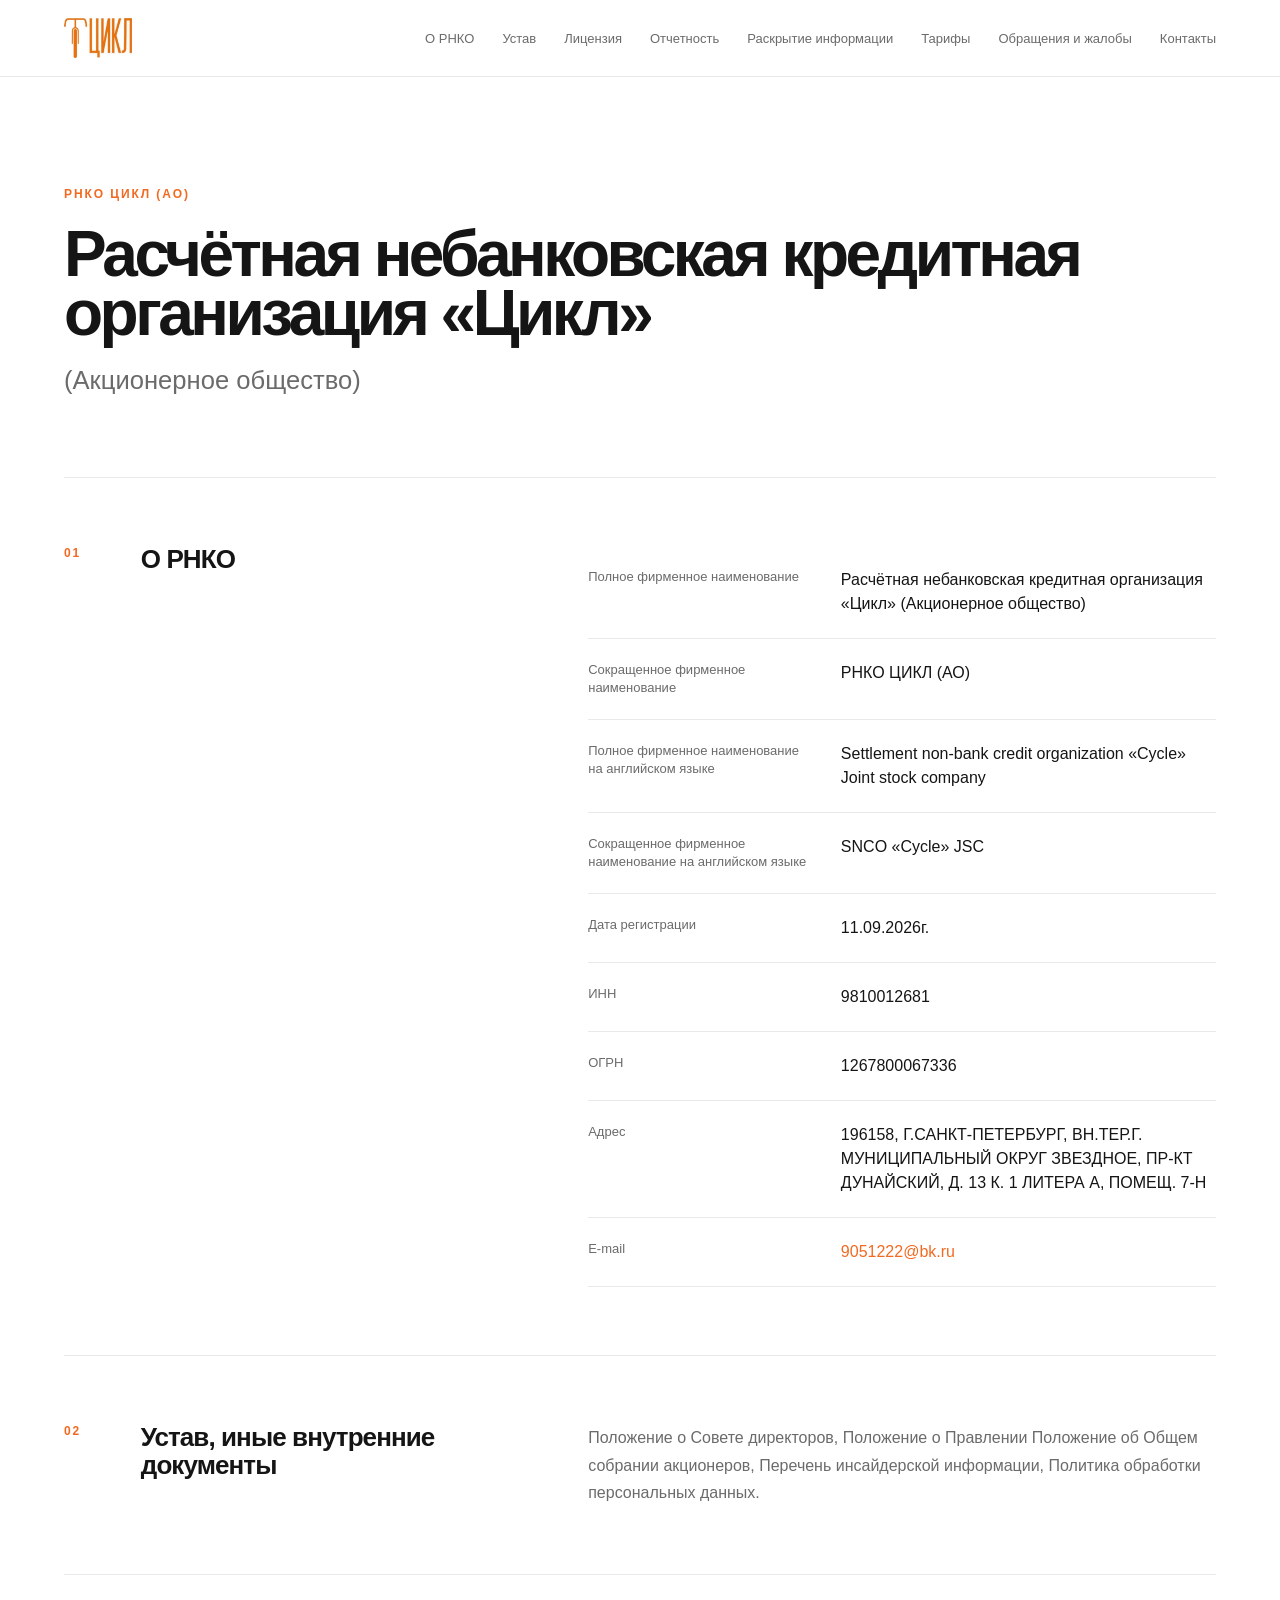
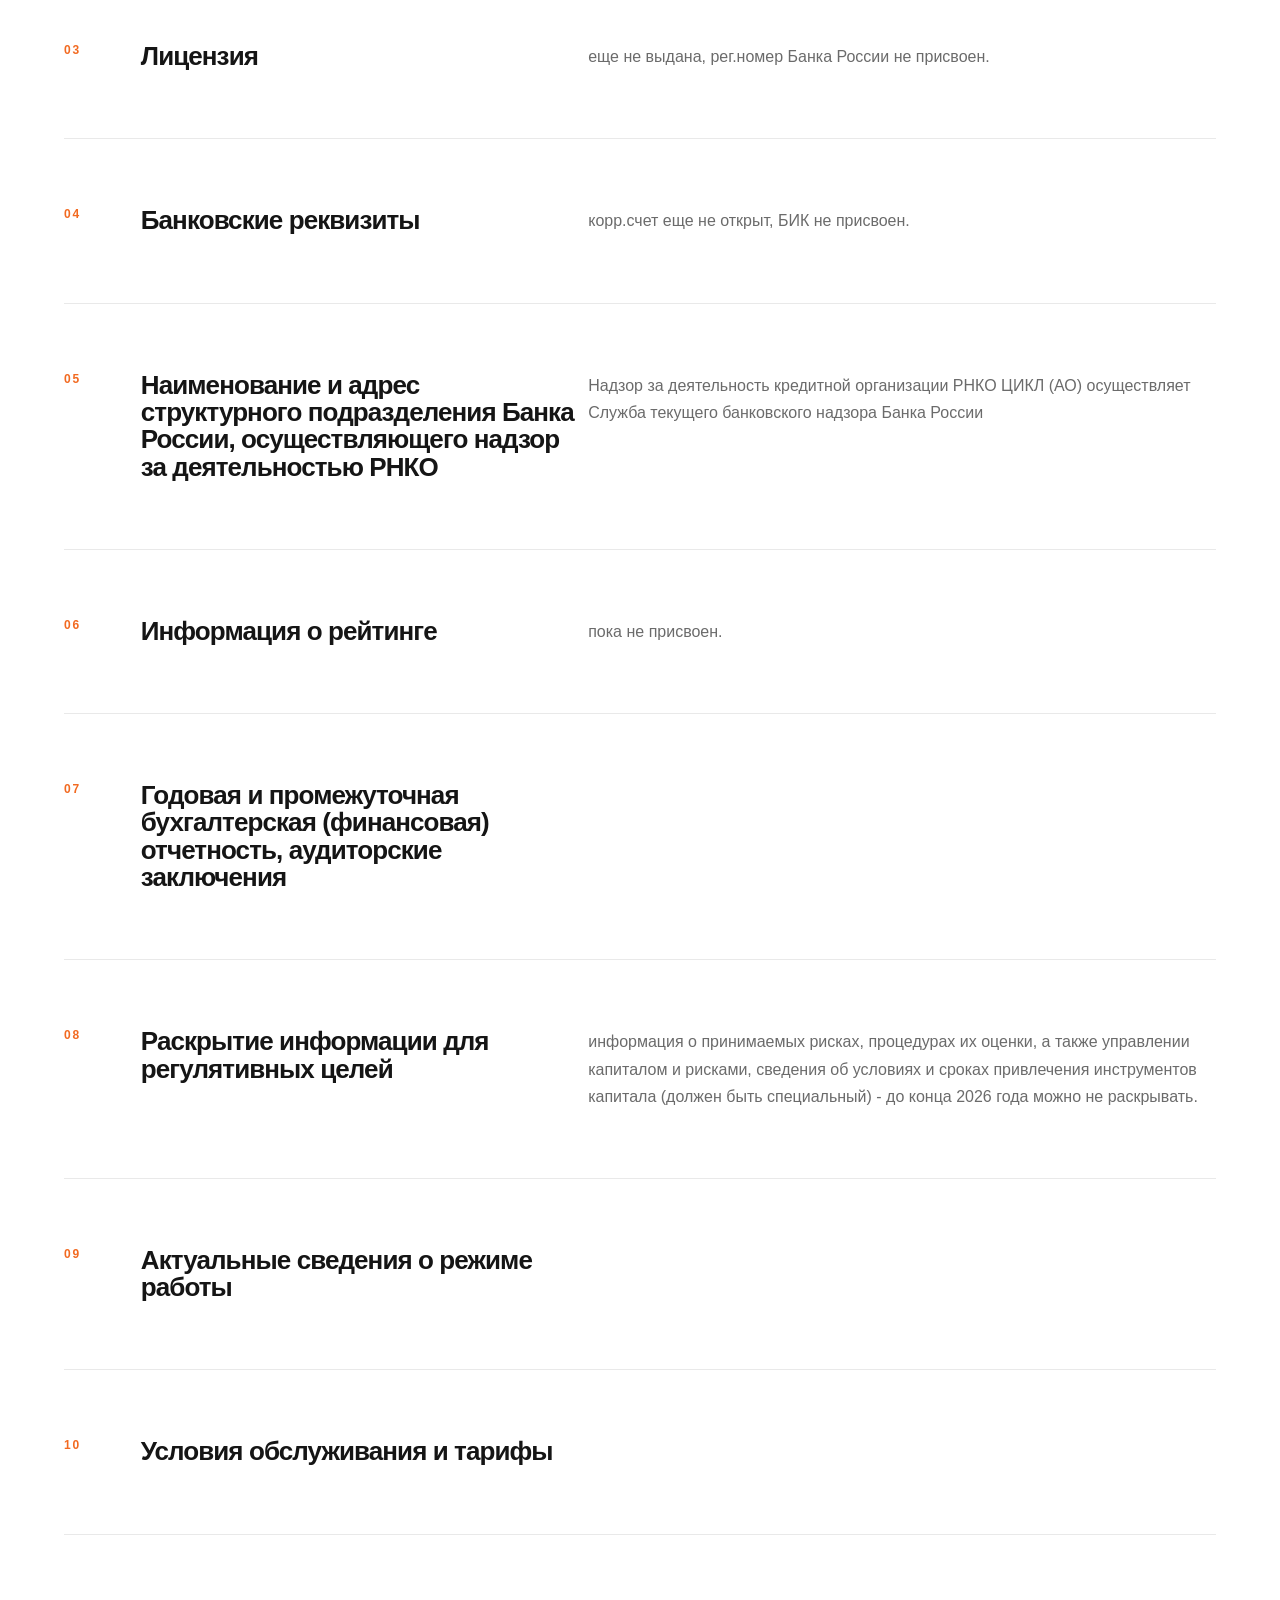
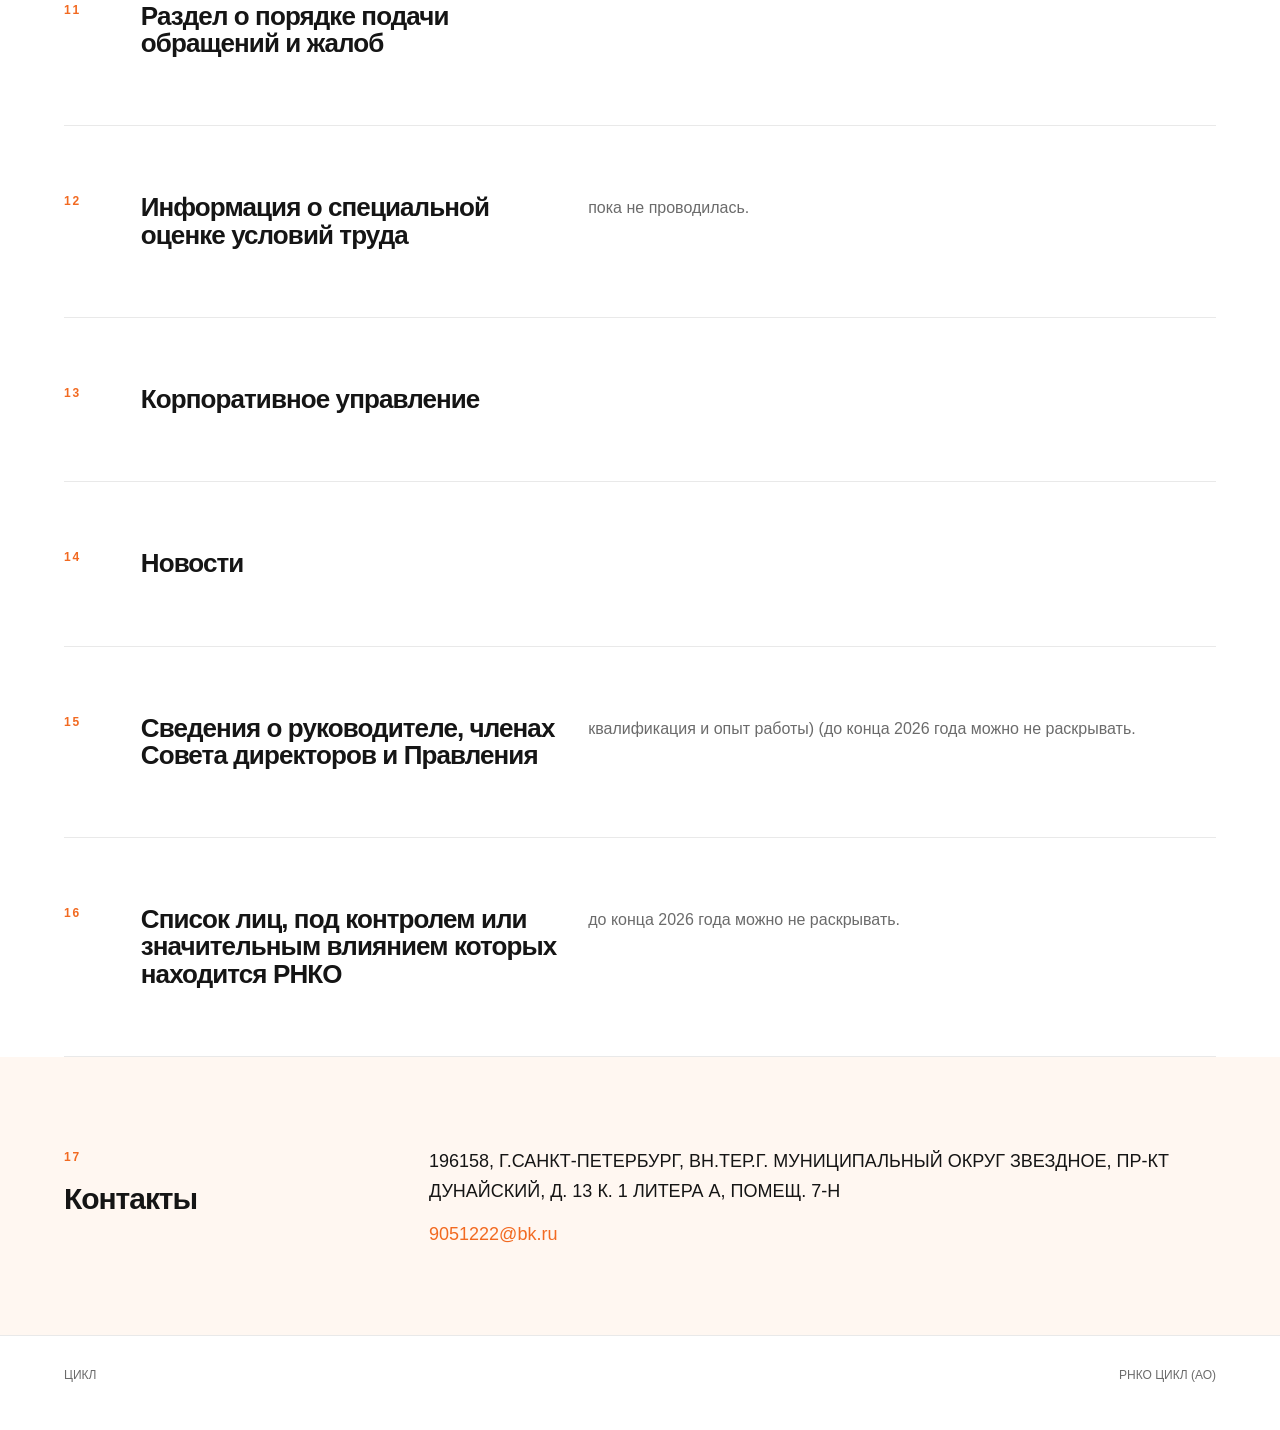
==== public/index.html @ 4cb40fa4 "feat: add logo; update styles" ====
<!doctype html>
<html lang="ru">
    <head>
        <meta charset="utf-8" />
        <meta name="viewport" content="width=device-width,initial-scale=1" />
        <title>РНКО ЦИКЛ (АО)</title>
        <link rel="stylesheet" href="styles.css?v=3" />
    </head>
    <body>
        <header>
            <a class="brand" href="#top"><span class="mark"></span></a>
            <nav>
                <a href="#about">О РНКО</a>
                <a href="#docs">Устав</a>
                <a href="#license">Лицензия</a>
                <a href="#reporting">Отчетность</a>
                <a href="#disclosure">Раскрытие информации</a>
                <a href="#tariffs">Тарифы</a>
                <a href="#appeals">Обращения и жалобы</a>
                <a href="#contacts">Контакты</a>
            </nav>
        </header>

        <main id="top">
            <section class="hero">
                <div class="kicker">РНКО ЦИКЛ (АО)</div>
                <h1>Расчётная небанковская кредитная организация «Цикл»</h1>
                <p>(Акционерное общество)</p>
            </section>

            <section id="about" class="row">
                <span class="num">01</span>
                <h2>О РНКО</h2>
                <div class="facts">
                    <div>
                        <small>Полное фирменное наименование</small
                        ><b
                            >Расчётная небанковская кредитная организация «Цикл»
                            (Акционерное общество)</b
                        >
                    </div>
                    <div>
                        <small>Сокращенное фирменное наименование</small
                        ><b>РНКО ЦИКЛ (АО)</b>
                    </div>
                    <div>
                        <small
                            >Полное фирменное наименование на английском
                            языке</small
                        ><b
                            >Settlement non-bank credit organization «Cycle»
                            Joint stock company</b
                        >
                    </div>
                    <div>
                        <small
                            >Сокращенное фирменное наименование на английском
                            языке</small
                        ><b>SNCO «Cycle» JSC</b>
                    </div>
                    <div>
                        <small>Дата регистрации</small><b>11.09.2026г.</b>
                    </div>
                    <div><small>ИНН</small><b>9810012681</b></div>
                    <div><small>ОГРН</small><b>1267800067336</b></div>
                    <div>
                        <small>Адрес</small
                        ><b
                            >196158, Г.САНКТ-ПЕТЕРБУРГ, ВН.ТЕР.Г. МУНИЦИПАЛЬНЫЙ
                            ОКРУГ ЗВЕЗДНОЕ, ПР-КТ ДУНАЙСКИЙ, Д. 13 К. 1 ЛИТЕРА
                            А, ПОМЕЩ. 7-Н</b
                        >
                    </div>
                    <div>
                        <small>E-mail</small
                        ><b><a href="mailto:9051222@bk.ru">9051222@bk.ru</a></b>
                    </div>
                </div>
            </section>

            <section id="docs" class="row">
                <span class="num">02</span>
                <h2>Устав, иные внутренние документы</h2>
                <p>
                    Положение о Совете директоров, Положение о Правлении
                    Положение об Общем собрании акционеров, Перечень
                    инсайдерской информации, Политика обработки персональных
                    данных.
                </p>
            </section>
            <section id="license" class="row">
                <span class="num">03</span>
                <h2>Лицензия</h2>
                <p>еще не выдана, рег.номер Банка России не присвоен.</p>
            </section>
            <section class="row">
                <span class="num">04</span>
                <h2>Банковские реквизиты</h2>
                <p>корр.счет еще не открыт, БИК не присвоен.</p>
            </section>
            <section class="row">
                <span class="num">05</span>
                <h2>
                    Наименование и адрес структурного подразделения Банка
                    России, осуществляющего надзор за деятельностью РНКО
                </h2>
                <p>
                    Надзор за деятельность кредитной организации РНКО ЦИКЛ (АО)
                    осуществляет Служба текущего банковского надзора Банка
                    России
                </p>
            </section>
            <section class="row">
                <span class="num">06</span>
                <h2>Информация о рейтинге</h2>
                <p>пока не присвоен.</p>
            </section>
            <section id="reporting" class="row">
                <span class="num">07</span>
                <h2>
                    Годовая и промежуточная бухгалтерская (финансовая)
                    отчетность, аудиторские заключения
                </h2>
                <p></p>
            </section>
            <section id="disclosure" class="row">
                <span class="num">08</span>
                <h2>Раскрытие информации для регулятивных целей</h2>
                <p>
                    информация о принимаемых рисках, процедурах их оценки, а
                    также управлении капиталом и рисками, сведения об условиях и
                    сроках привлечения инструментов капитала (должен быть
                    специальный) - до конца 2026 года можно не раскрывать.
                </p>
            </section>
            <section class="row">
                <span class="num">09</span>
                <h2>Актуальные сведения о режиме работы</h2>
                <p></p>
            </section>
            <section id="tariffs" class="row">
                <span class="num">10</span>
                <h2>Условия обслуживания и тарифы</h2>
                <p></p>
            </section>
            <section id="appeals" class="row">
                <span class="num">11</span>
                <h2>Раздел о порядке подачи обращений и жалоб</h2>
                <p></p>
            </section>
            <section class="row">
                <span class="num">12</span>
                <h2>Информация о специальной оценке условий труда</h2>
                <p>пока не проводилась.</p>
            </section>
            <section class="row">
                <span class="num">13</span>
                <h2>Корпоративное управление</h2>
                <p></p>
            </section>
            <section class="row">
                <span class="num">14</span>
                <h2>Новости</h2>
                <p></p>
            </section>
            <section class="row">
                <span class="num">15</span>
                <h2>
                    Сведения о руководителе, членах Совета директоров и
                    Правления
                </h2>
                <p>
                    квалификация и опыт работы) (до конца 2026 года можно не
                    раскрывать.
                </p>
            </section>
            <section class="row">
                <span class="num">16</span>
                <h2>
                    Список лиц, под контролем или значительным влиянием которых
                    находится РНКО
                </h2>
                <p>до конца 2026 года можно не раскрывать.</p>
            </section>

            <section id="contacts" class="contacts split">
                <div>
                    <span class="num">17</span>
                    <h2>Контакты</h2>
                </div>
                <div>
                    <p>
                        196158, Г.САНКТ-ПЕТЕРБУРГ, ВН.ТЕР.Г. МУНИЦИПАЛЬНЫЙ ОКРУГ
                        ЗВЕЗДНОЕ, ПР-КТ ДУНАЙСКИЙ, Д. 13 К. 1 ЛИТЕРА А, ПОМЕЩ.
                        7-Н
                    </p>
                    <a href="mailto:9051222@bk.ru">9051222@bk.ru</a>
                </div>
            </section>
        </main>

        <footer><span>ЦИКЛ</span><span>РНКО ЦИКЛ (АО)</span></footer>
    </body>
</html>
---- public/styles.css ----
:root {
    --bg: #ffffff;
    --text: #151515;
    --muted: #6b6b6b;
    --line: #e9e9e9;
    --accent: #f26a21;
    --accent-soft: #fff7f1;

    --max-width: 1320px;
    --page-pad: clamp(20px, 5vw, 72px);
}

*,
*::before,
*::after {
    box-sizing: border-box;
}

html {
    scroll-behavior: smooth;
}

body {
    margin: 0;
    background: var(--bg);
    color: var(--text);
    font-family: Arial, Helvetica, sans-serif;
    -webkit-font-smoothing: antialiased;
}

a {
    color: inherit;
    text-decoration: none;
}

/* HEADER */

header {
    position: sticky;
    top: 0;
    z-index: 100;

    display: flex;
    align-items: center;
    justify-content: space-between;
    gap: 32px;

    padding: 18px var(--page-pad);

    background: rgba(255, 255, 255, 0.94);
    border-bottom: 1px solid var(--line);

    backdrop-filter: blur(14px);
    -webkit-backdrop-filter: blur(14px);
}

.brand {
    display: flex;
    align-items: center;
    gap: 12px;

    font-size: 15px;
    font-weight: 700;
    letter-spacing: 0.08em;
}

.mark {
    width: 100px;
    height: 40px;

    background-image: url("/public/images/logo.png");
    background-size: contain;
    background-repeat: no-repeat;
}

nav {
    display: flex;
    align-items: center;
    justify-content: flex-end;
    gap: 28px;
}

nav a {
    position: relative;

    padding: 8px 0;

    color: var(--muted);
    font-size: 13px;

    transition: color 0.2s ease;
}

nav a::after {
    content: "";

    position: absolute;
    left: 0;
    bottom: 3px;

    width: 0;
    height: 1px;

    background: var(--accent);

    transition: width 0.2s ease;
}

nav a:hover {
    color: var(--text);
}

nav a:hover::after {
    width: 100%;
}

/* LAYOUT */

main {
    max-width: var(--max-width);
    margin: 0 auto;
    padding: 0 var(--page-pad);
}

/* HERO */

.hero {
    display: flex;
    flex-direction: column;
    justify-content: flex-start;

    padding: 110px 0 80px;

    border-bottom: 1px solid var(--line);
}

.kicker,
.num {
    color: var(--accent);

    font-size: 12px;
    font-weight: 700;
    letter-spacing: 0.16em;
    text-transform: uppercase;
}

.hero h1 {
    max-width: 1180px;

    margin: 24px 0 22px;

    font-size: clamp(54px, 5vw, 116px);
    line-height: 0.92;
    font-weight: 600;
    letter-spacing: -0.055em;
}

.hero p {
    max-width: 820px;

    margin: 0;

    color: var(--muted);

    font-size: clamp(19px, 2vw, 30px);
    line-height: 1.25;
}

/* ABOUT / SPLIT */

.split {
    display: grid;
    grid-template-columns: minmax(180px, 0.7fr) minmax(0, 2fr);
    gap: clamp(40px, 7vw, 100px);

    padding: 90px 0;

    border-bottom: 1px solid var(--line);
}

h2 {
    margin: 18px 0 0;

    font-size: clamp(30px, 2vw, 52px);
    line-height: 1.05;
    font-weight: 600;
    letter-spacing: -0.035em;
}

/* FACTS */

.facts > div {
    display: grid;
    grid-template-columns: minmax(150px, 1fr) 1.7fr;
    gap: 32px;

    padding: 22px 0;

    border-bottom: 1px solid var(--line);
}

.facts small {
    color: var(--muted);

    font-size: 13px;
    line-height: 1.4;
}

.facts b {
    font-size: 16px;
    line-height: 1.5;
    font-weight: 500;
}

.facts a,
.contacts a {
    color: var(--accent);
}

/* SECTIONS */

.row {
    display: grid;
    grid-template-columns: 64px minmax(240px, 0.9fr) minmax(320px, 1.3fr);
    gap: clamp(10px, 1vw, 56px);

    align-items: start;

    padding: 68px 0;

    border-bottom: 1px solid var(--line);
}

.row h2 {
    margin: 0;

    font-size: clamp(26px, 2vw, 40px);
}

.row p {
    margin: 0;

    color: var(--muted);

    font-size: 16px;
    line-height: 1.7;
}

/* CONTACTS */

.contacts {
    margin: 0 calc(var(--page-pad) * -1);
    padding-left: var(--page-pad);
    padding-right: var(--page-pad);

    background: var(--accent-soft);
}

.contacts p {
    max-width: 760px;

    margin-top: 0;

    font-size: 18px;
    line-height: 1.65;
}

.contacts a {
    font-size: 18px;
}

/* FOOTER */

footer {
    max-width: var(--max-width);

    display: flex;
    justify-content: space-between;
    gap: 24px;

    margin: 0 auto;
    padding: 32px var(--page-pad) 48px;

    color: var(--muted);

    font-size: 12px;
}

/* MOBILE */

@media (max-width: 960px) {
    nav {
        display: none;
    }

    .hero {
        min-height: 62vh;
        padding: 90px 0 60px;
    }

    .split,
    .row {
        grid-template-columns: 1fr;
    }

    .split {
        gap: 36px;
    }

    .row {
        gap: 14px;
    }

    .facts > div {
        grid-template-columns: 1fr;
        gap: 8px;
    }
}

@media (max-width: 600px) {
    header {
        padding: 15px 20px;
    }

    main {
        padding: 0 20px;
    }

    .hero {
        min-height: 58vh;
        padding: 72px 0 48px;
    }

    .hero h1 {
        font-size: clamp(46px, 15vw, 64px);
    }

    .hero p {
        font-size: 19px;
    }

    .split,
    .row {
        padding: 52px 0;
    }

    .contacts {
        margin: 0 -20px;
        padding-left: 20px;
        padding-right: 20px;
    }

    footer {
        flex-direction: column;
        gap: 10px;

        padding: 26px 20px 38px;
    }
}
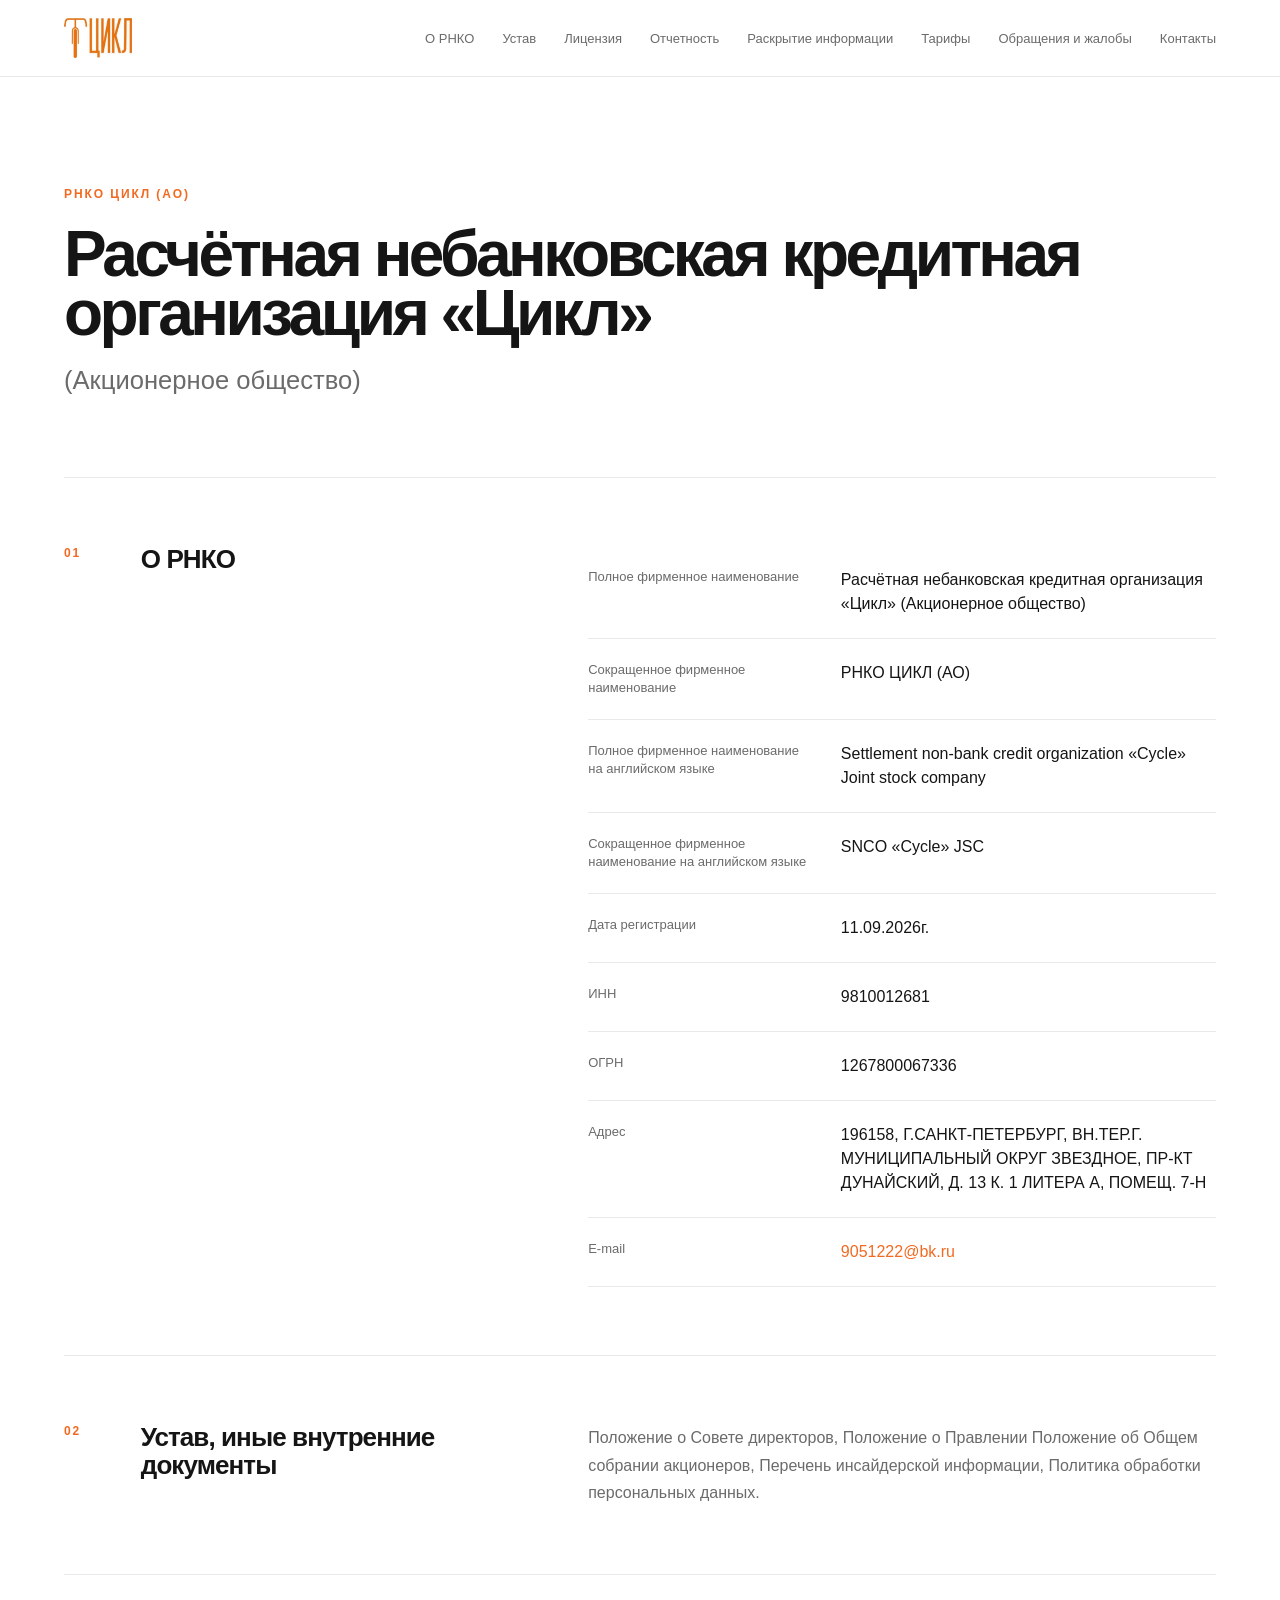
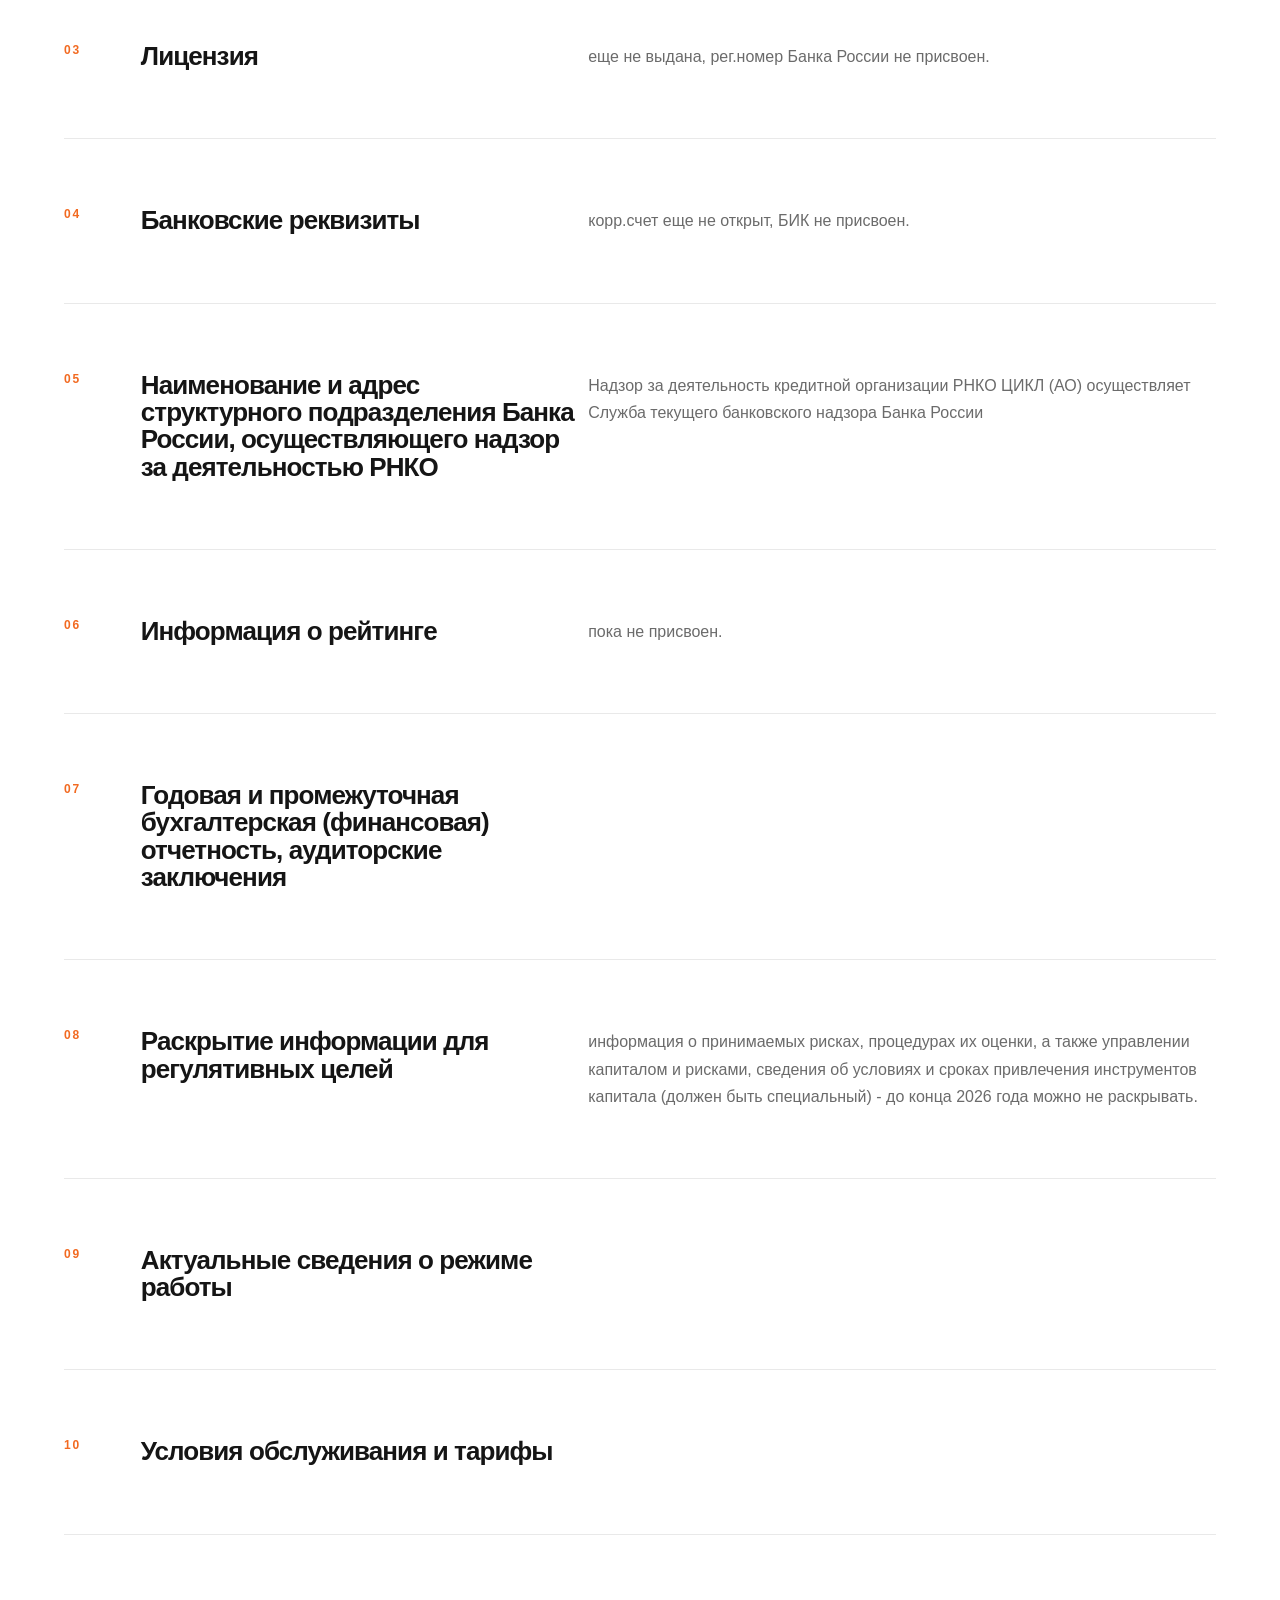
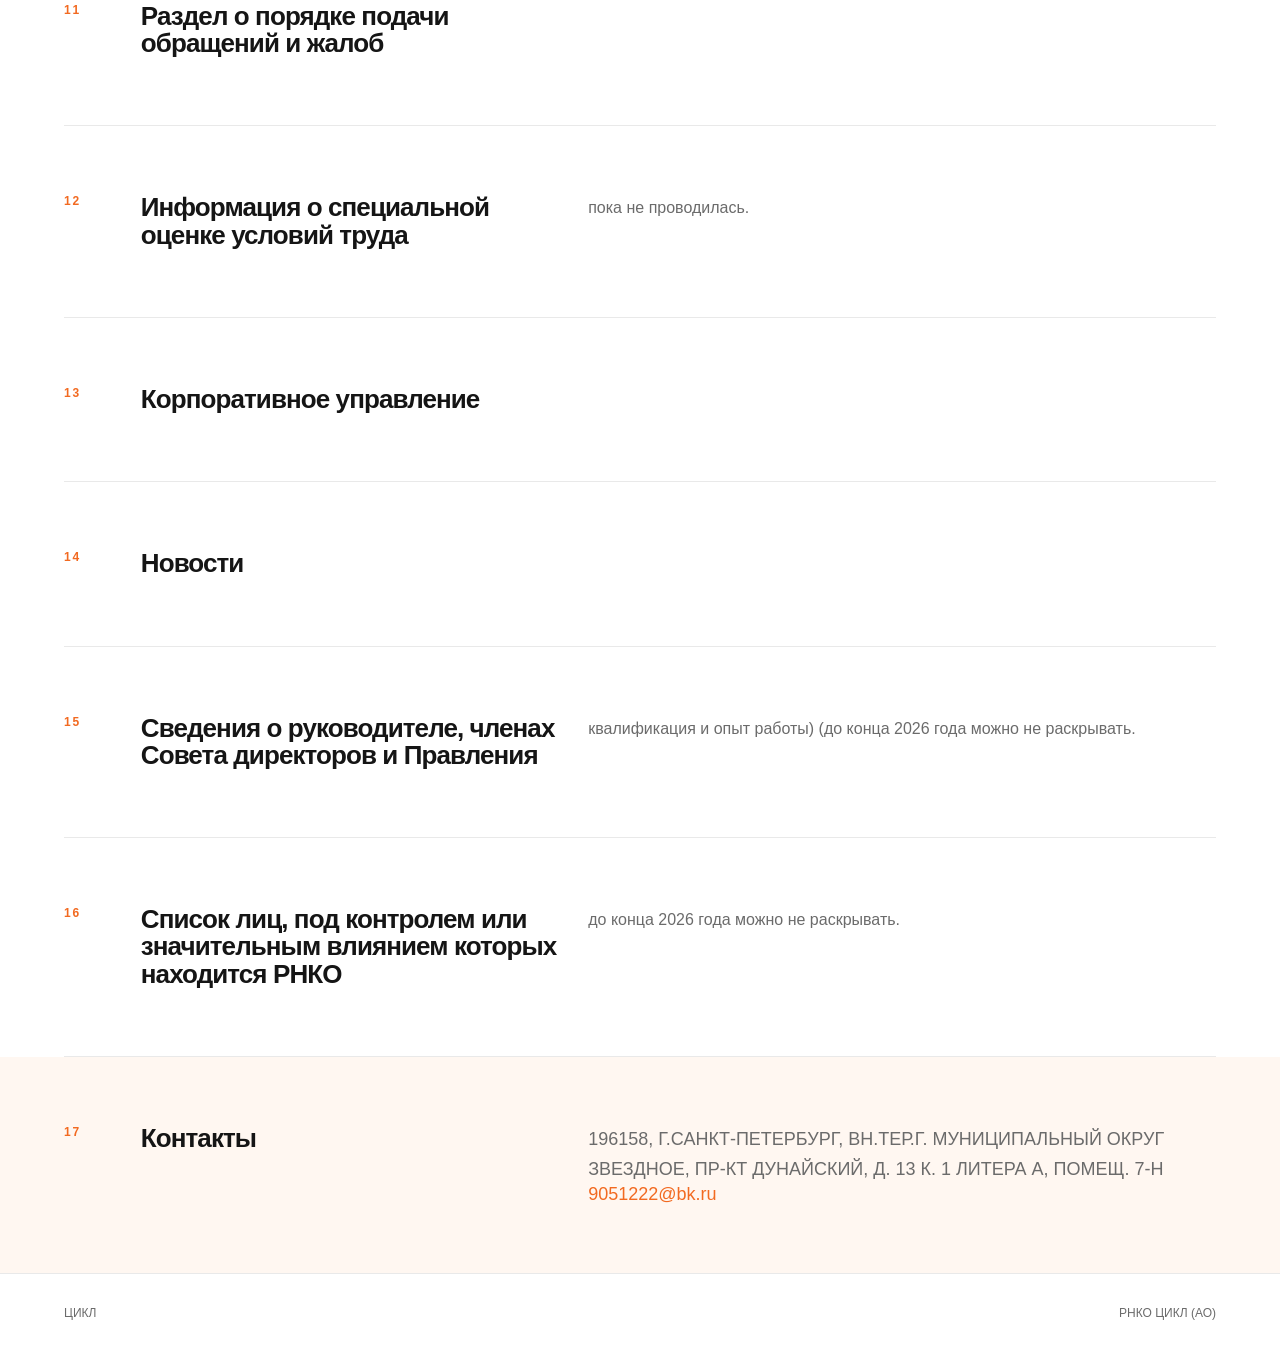
==== commit 8dab147a: "fix: logo url" ====
--- a/public/index.html
+++ b/public/index.html
@@ -183,11 +183,9 @@
                 <p>до конца 2026 года можно не раскрывать.</p>
             </section>
 
-            <section id="contacts" class="contacts split">
-                <div>
-                    <span class="num">17</span>
-                    <h2>Контакты</h2>
-                </div>
+            <section id="contacts" class="contacts row">
+                <span class="num">17</span>
+                <h2>Контакты</h2>
                 <div>
                     <p>
                         196158, Г.САНКТ-ПЕТЕРБУРГ, ВН.ТЕР.Г. МУНИЦИПАЛЬНЫЙ ОКРУГ
--- a/public/styles.css
+++ b/public/styles.css
@@ -68,7 +68,7 @@
     width: 100px;
     height: 40px;
 
-    background-image: url("/public/images/logo.png");
+    background-image: url("./images/logo.png");
     background-size: contain;
     background-repeat: no-repeat;
 }
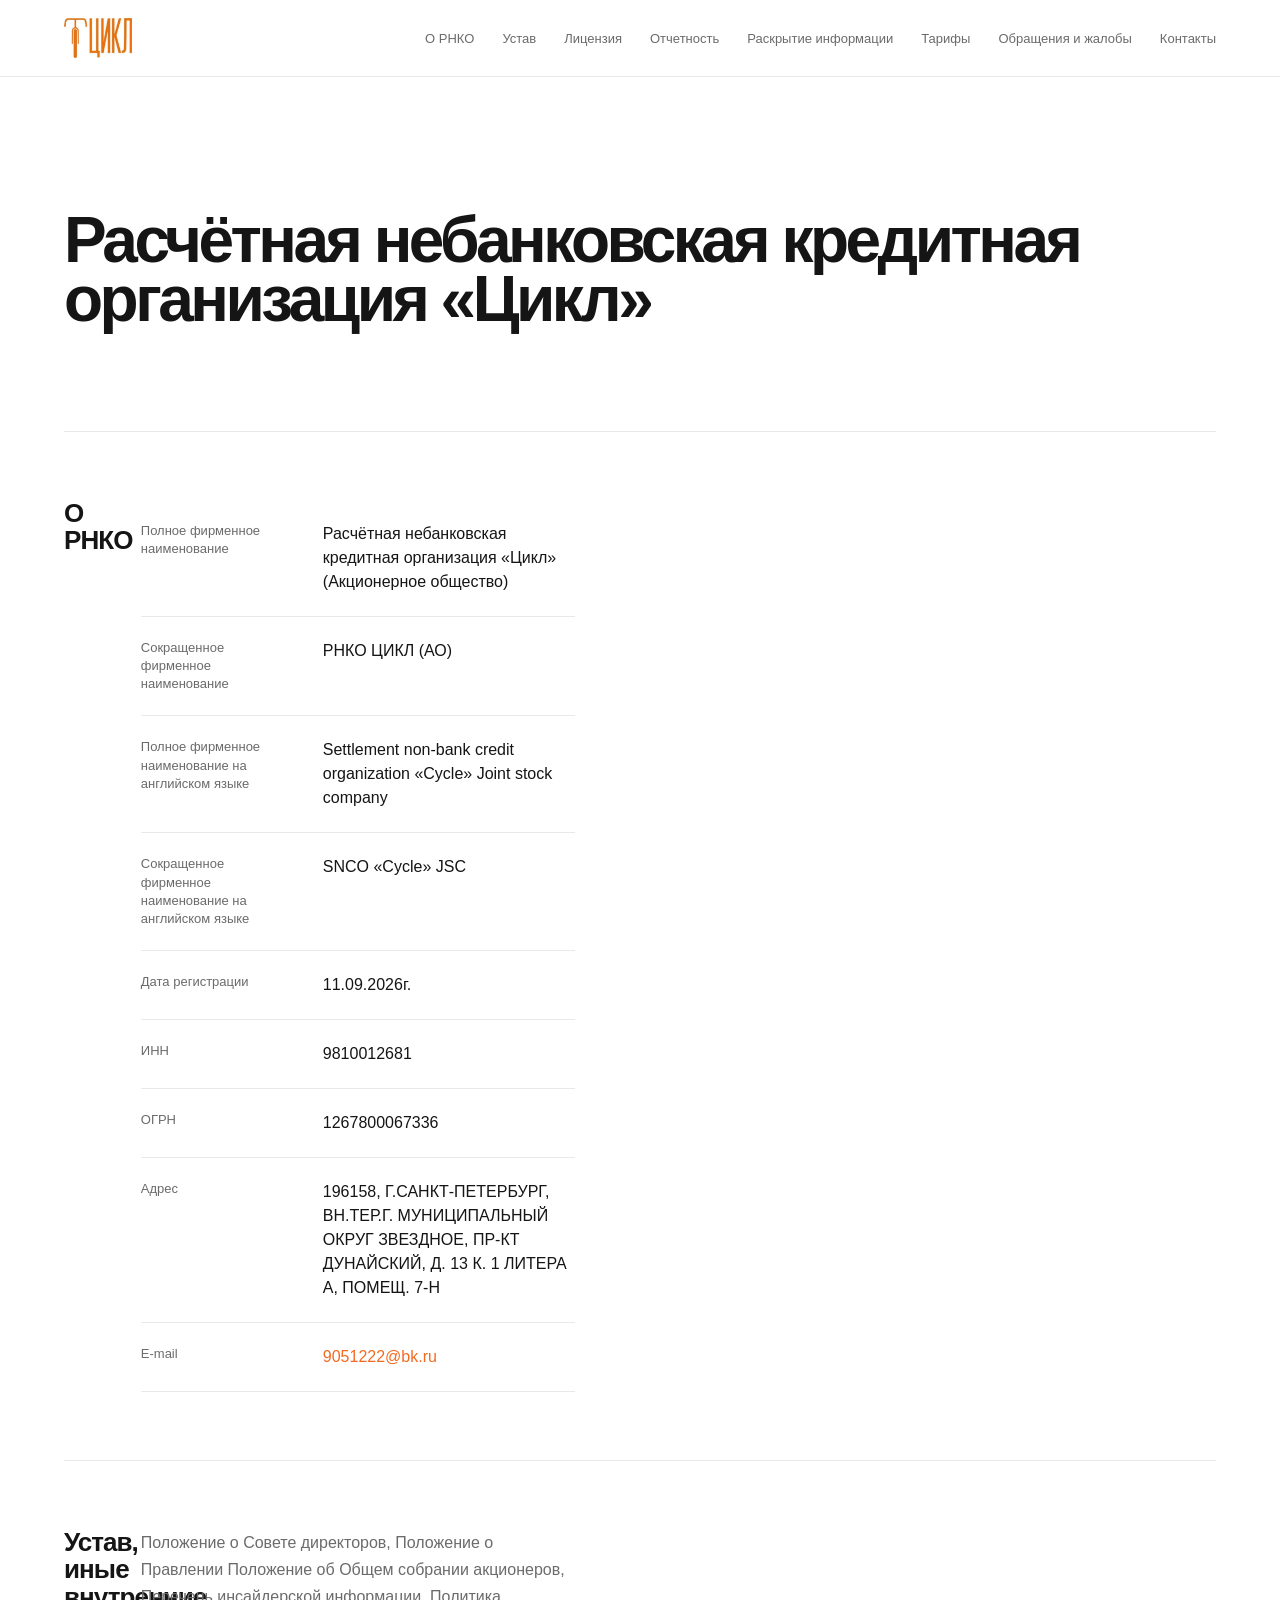
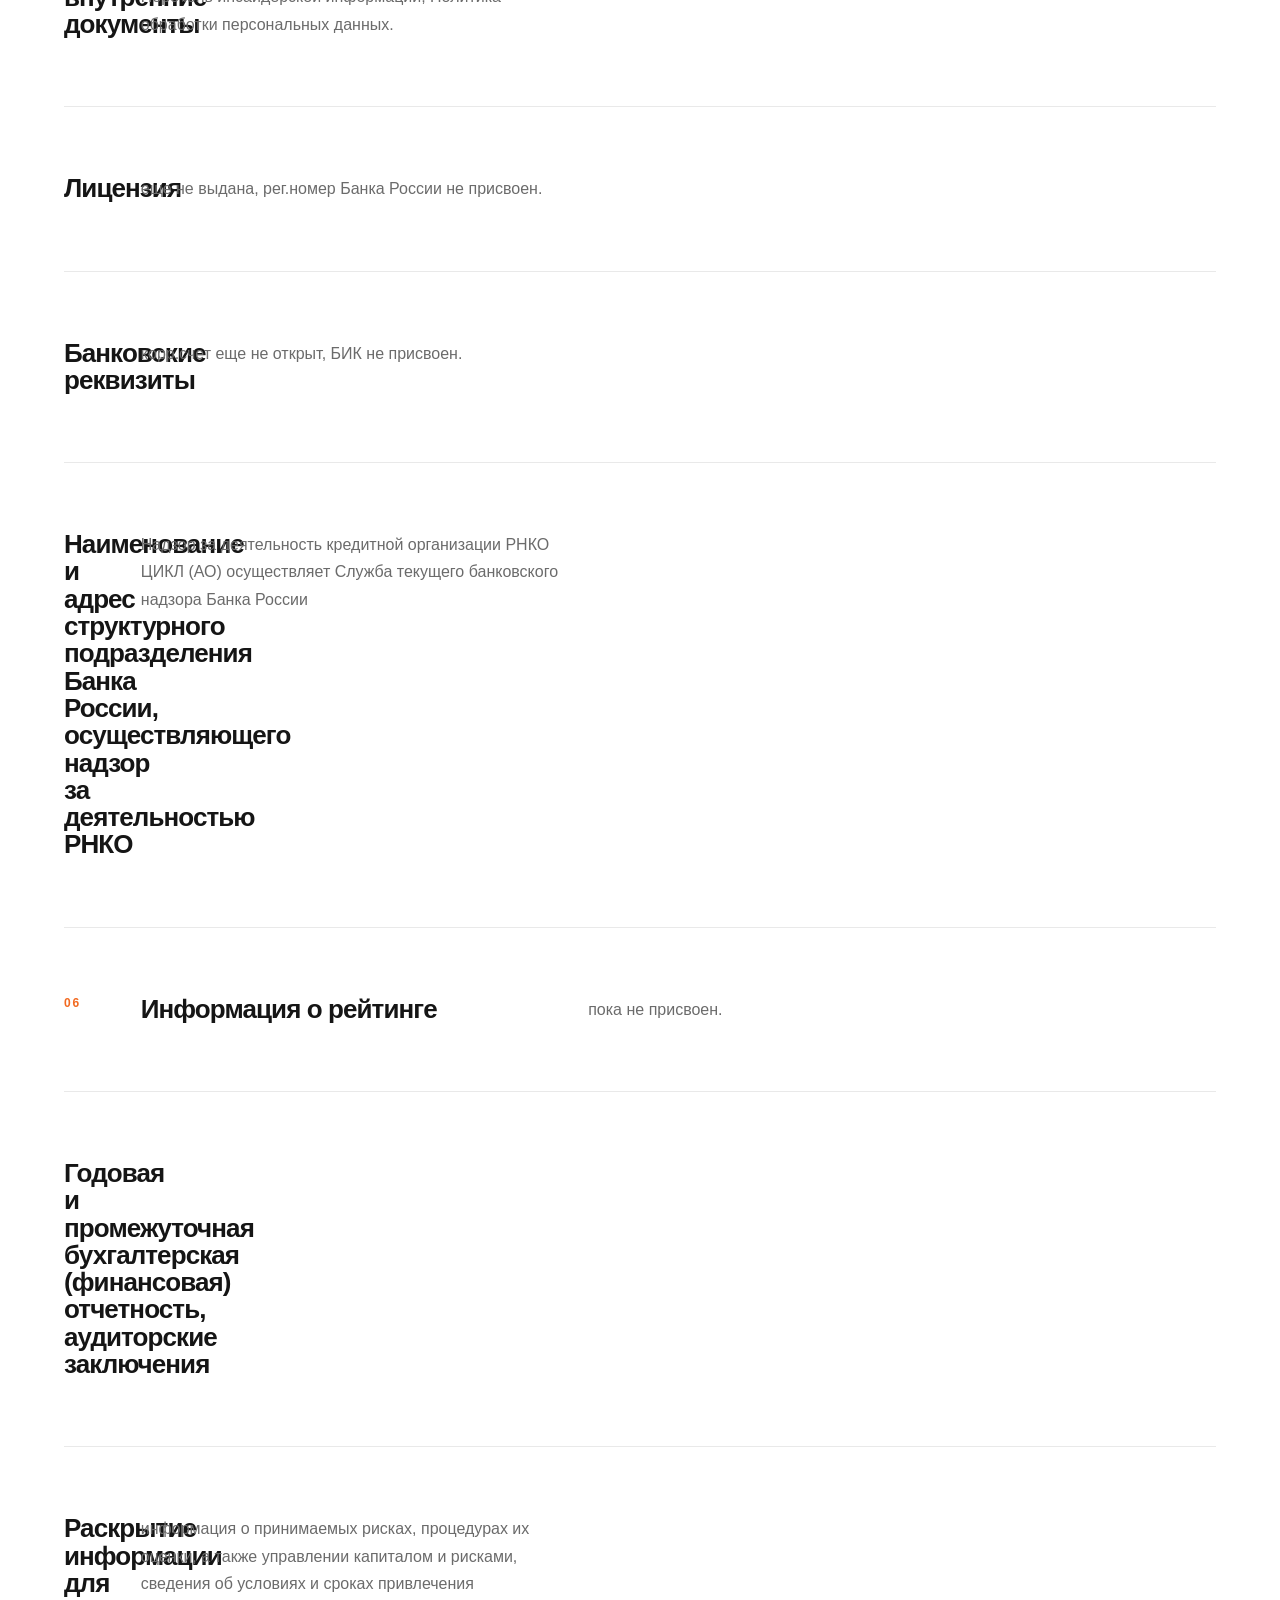
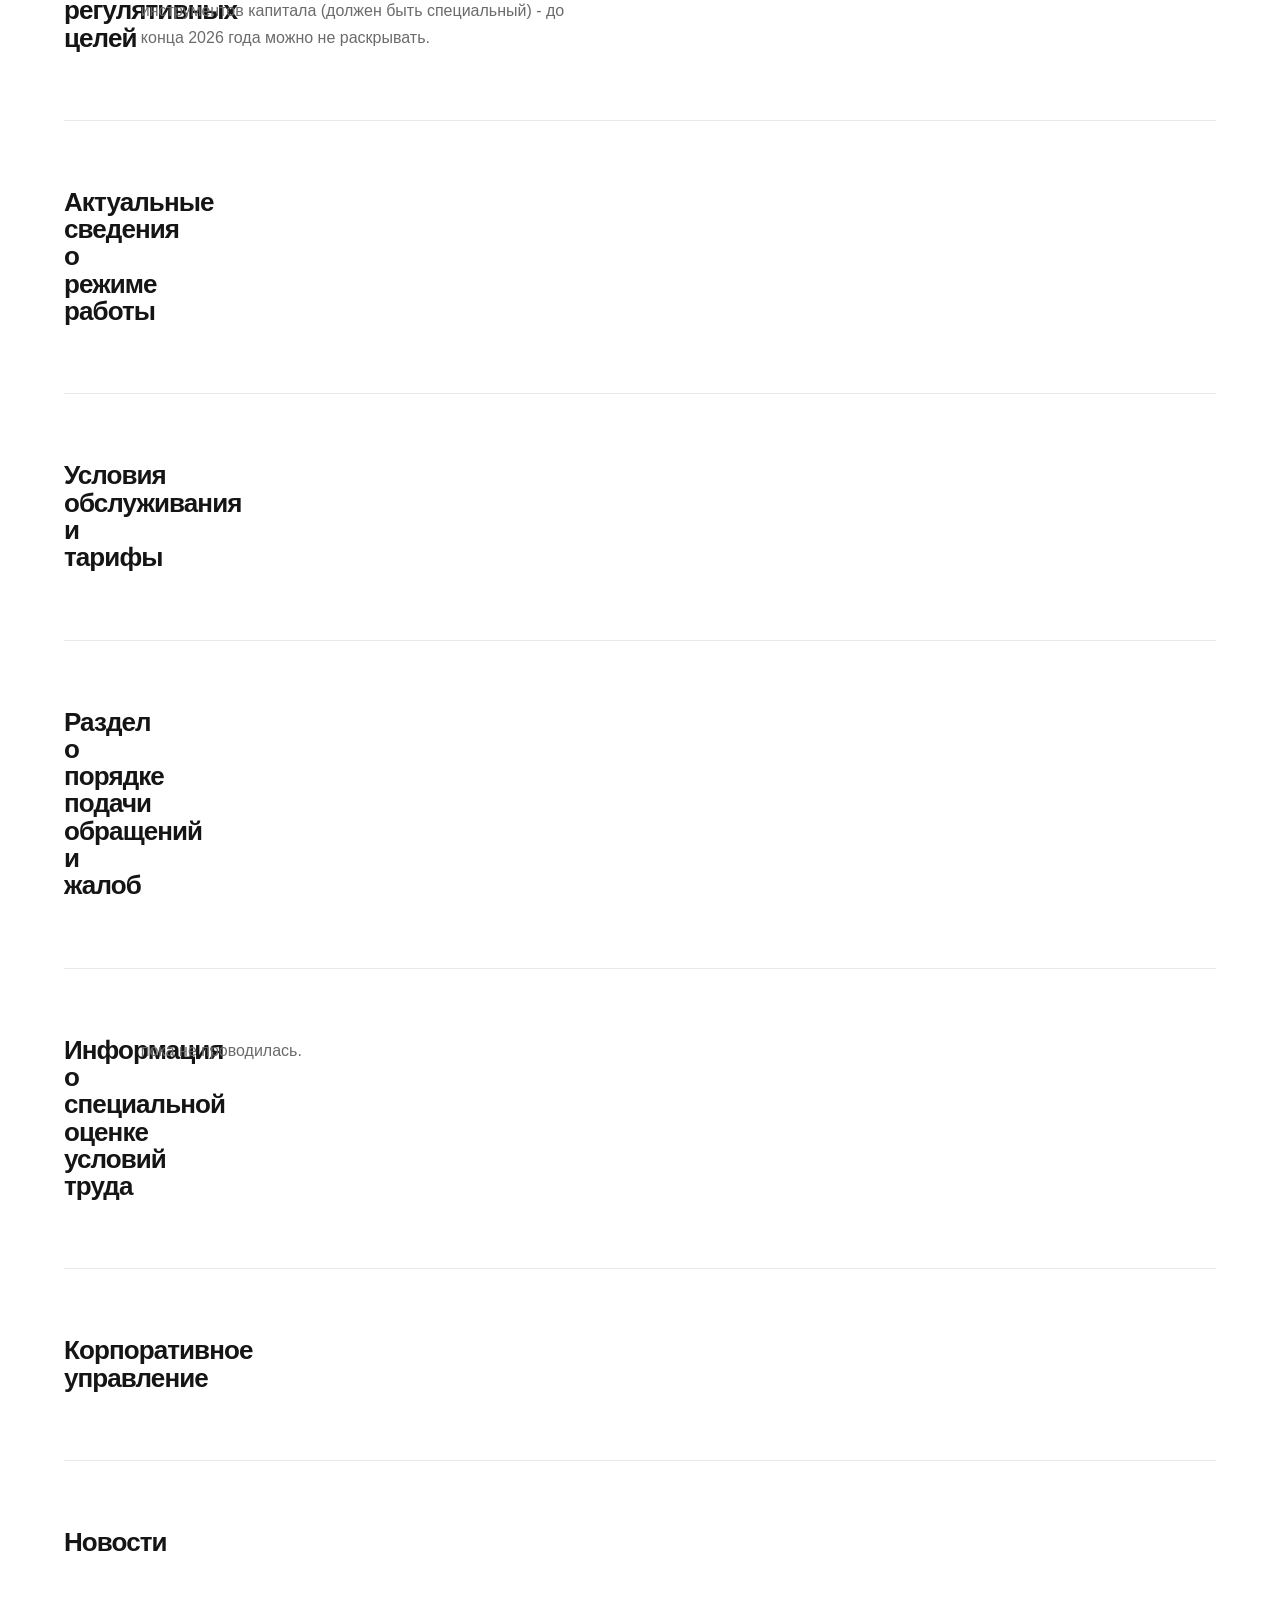
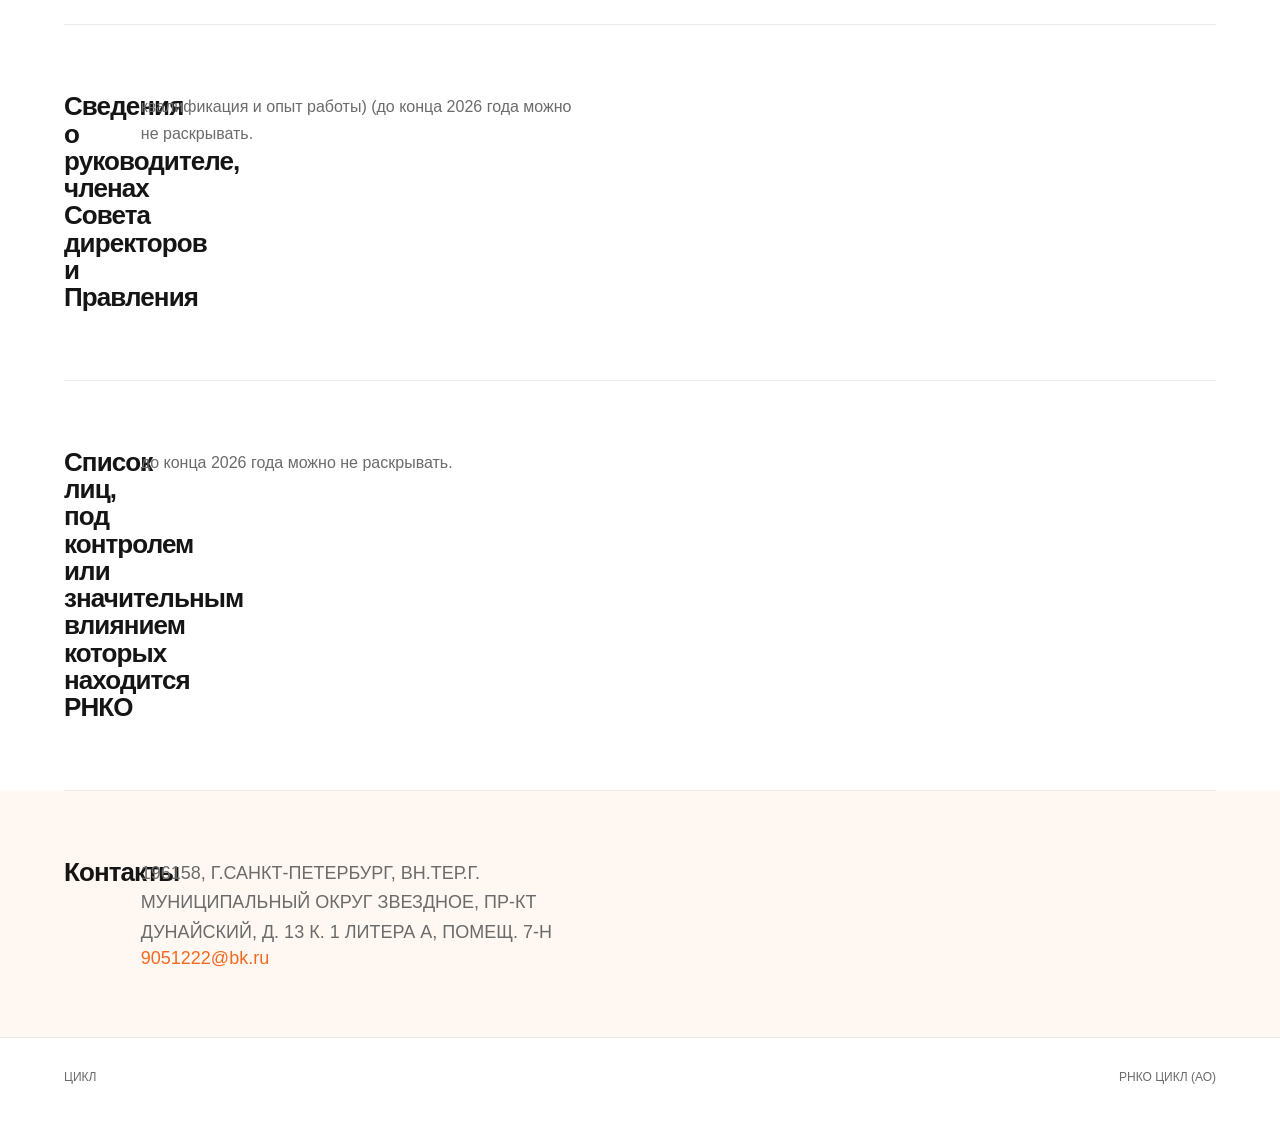
==== commit e9aff087: "Update index.html" ====
--- a/public/index.html
+++ b/public/index.html
@@ -23,13 +23,10 @@
 
         <main id="top">
             <section class="hero">
-                <div class="kicker">РНКО ЦИКЛ (АО)</div>
                 <h1>Расчётная небанковская кредитная организация «Цикл»</h1>
-                <p>(Акционерное общество)</p>
             </section>
 
             <section id="about" class="row">
-                <span class="num">01</span>
                 <h2>О РНКО</h2>
                 <div class="facts">
                     <div>
@@ -79,7 +76,6 @@
             </section>
 
             <section id="docs" class="row">
-                <span class="num">02</span>
                 <h2>Устав, иные внутренние документы</h2>
                 <p>
                     Положение о Совете директоров, Положение о Правлении
@@ -89,17 +85,14 @@
                 </p>
             </section>
             <section id="license" class="row">
-                <span class="num">03</span>
                 <h2>Лицензия</h2>
                 <p>еще не выдана, рег.номер Банка России не присвоен.</p>
             </section>
             <section class="row">
-                <span class="num">04</span>
                 <h2>Банковские реквизиты</h2>
                 <p>корр.счет еще не открыт, БИК не присвоен.</p>
             </section>
             <section class="row">
-                <span class="num">05</span>
                 <h2>
                     Наименование и адрес структурного подразделения Банка
                     России, осуществляющего надзор за деятельностью РНКО
@@ -116,7 +109,6 @@
                 <p>пока не присвоен.</p>
             </section>
             <section id="reporting" class="row">
-                <span class="num">07</span>
                 <h2>
                     Годовая и промежуточная бухгалтерская (финансовая)
                     отчетность, аудиторские заключения
@@ -124,7 +116,6 @@
                 <p></p>
             </section>
             <section id="disclosure" class="row">
-                <span class="num">08</span>
                 <h2>Раскрытие информации для регулятивных целей</h2>
                 <p>
                     информация о принимаемых рисках, процедурах их оценки, а
@@ -134,37 +125,30 @@
                 </p>
             </section>
             <section class="row">
-                <span class="num">09</span>
                 <h2>Актуальные сведения о режиме работы</h2>
                 <p></p>
             </section>
             <section id="tariffs" class="row">
-                <span class="num">10</span>
                 <h2>Условия обслуживания и тарифы</h2>
                 <p></p>
             </section>
             <section id="appeals" class="row">
-                <span class="num">11</span>
                 <h2>Раздел о порядке подачи обращений и жалоб</h2>
                 <p></p>
             </section>
             <section class="row">
-                <span class="num">12</span>
                 <h2>Информация о специальной оценке условий труда</h2>
                 <p>пока не проводилась.</p>
             </section>
             <section class="row">
-                <span class="num">13</span>
                 <h2>Корпоративное управление</h2>
                 <p></p>
             </section>
             <section class="row">
-                <span class="num">14</span>
                 <h2>Новости</h2>
                 <p></p>
             </section>
             <section class="row">
-                <span class="num">15</span>
                 <h2>
                     Сведения о руководителе, членах Совета директоров и
                     Правления
@@ -175,7 +159,6 @@
                 </p>
             </section>
             <section class="row">
-                <span class="num">16</span>
                 <h2>
                     Список лиц, под контролем или значительным влиянием которых
                     находится РНКО
@@ -184,7 +167,6 @@
             </section>
 
             <section id="contacts" class="contacts row">
-                <span class="num">17</span>
                 <h2>Контакты</h2>
                 <div>
                     <p>
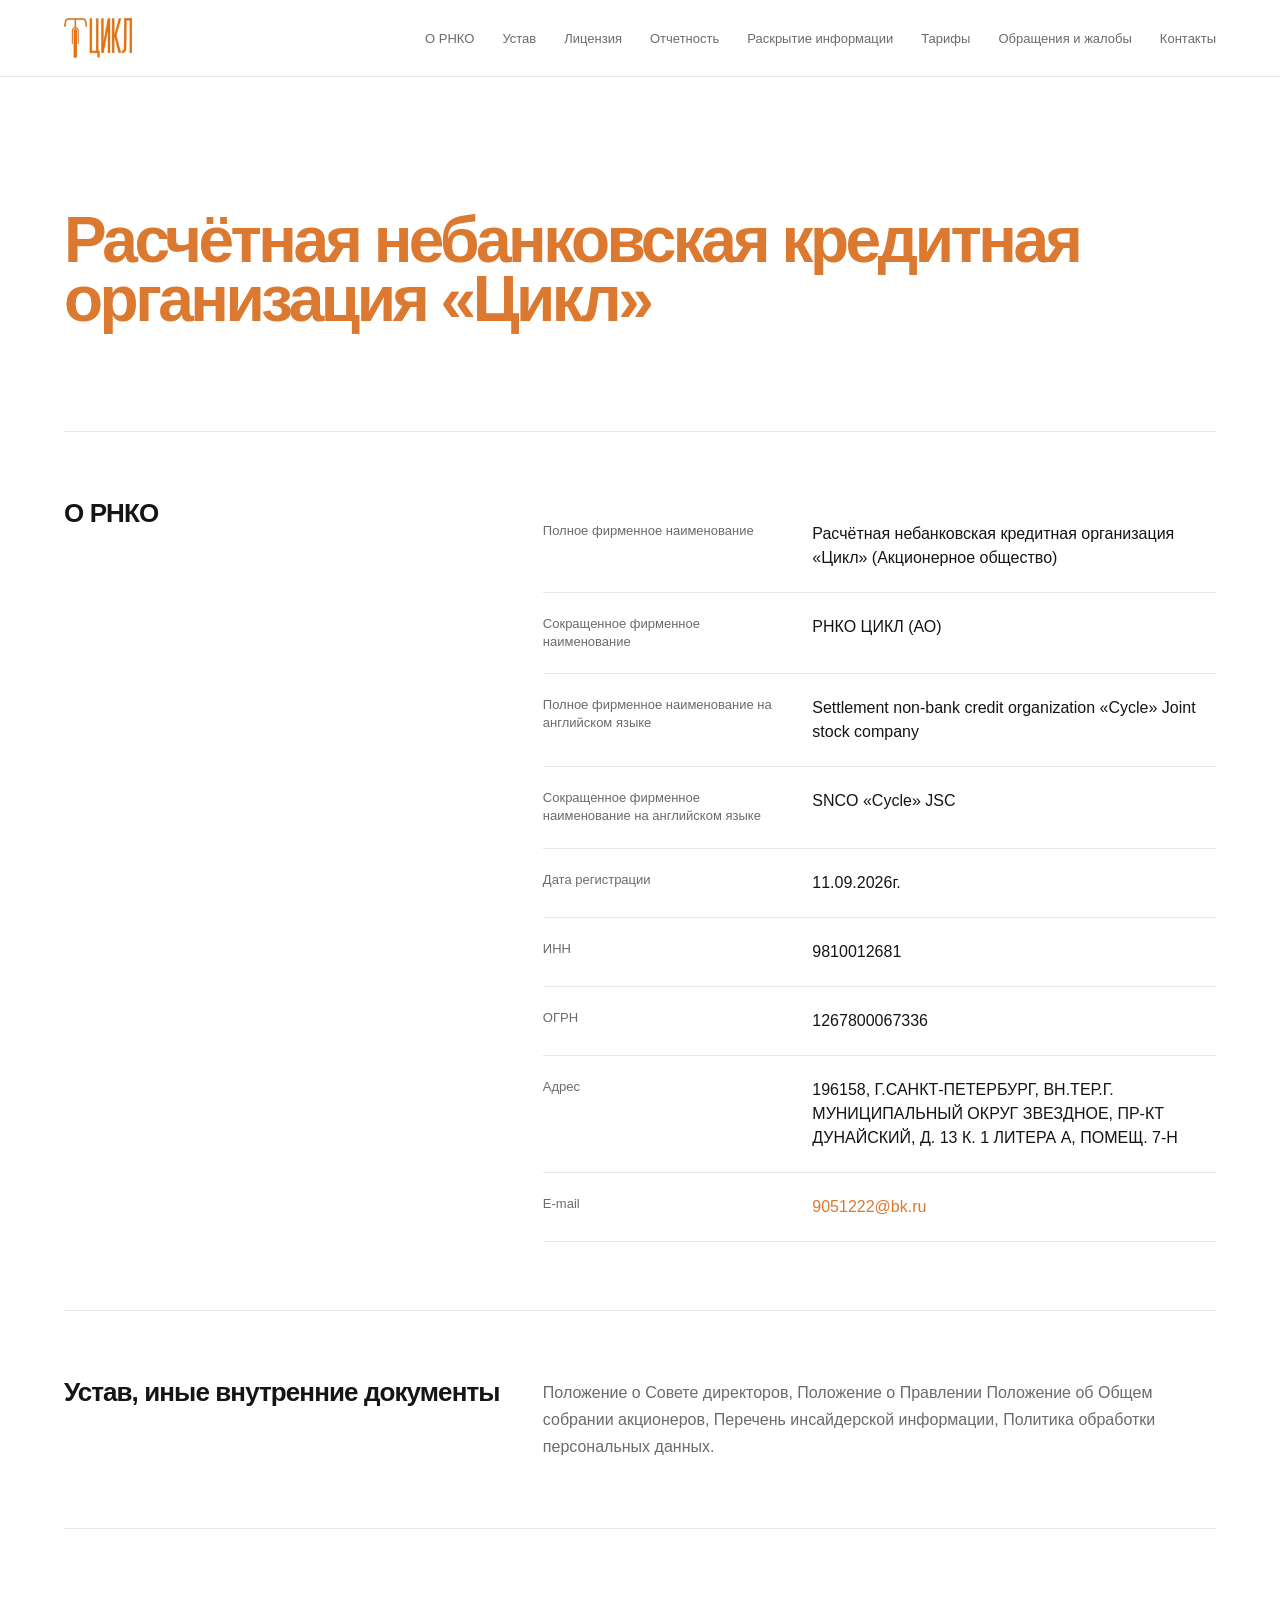
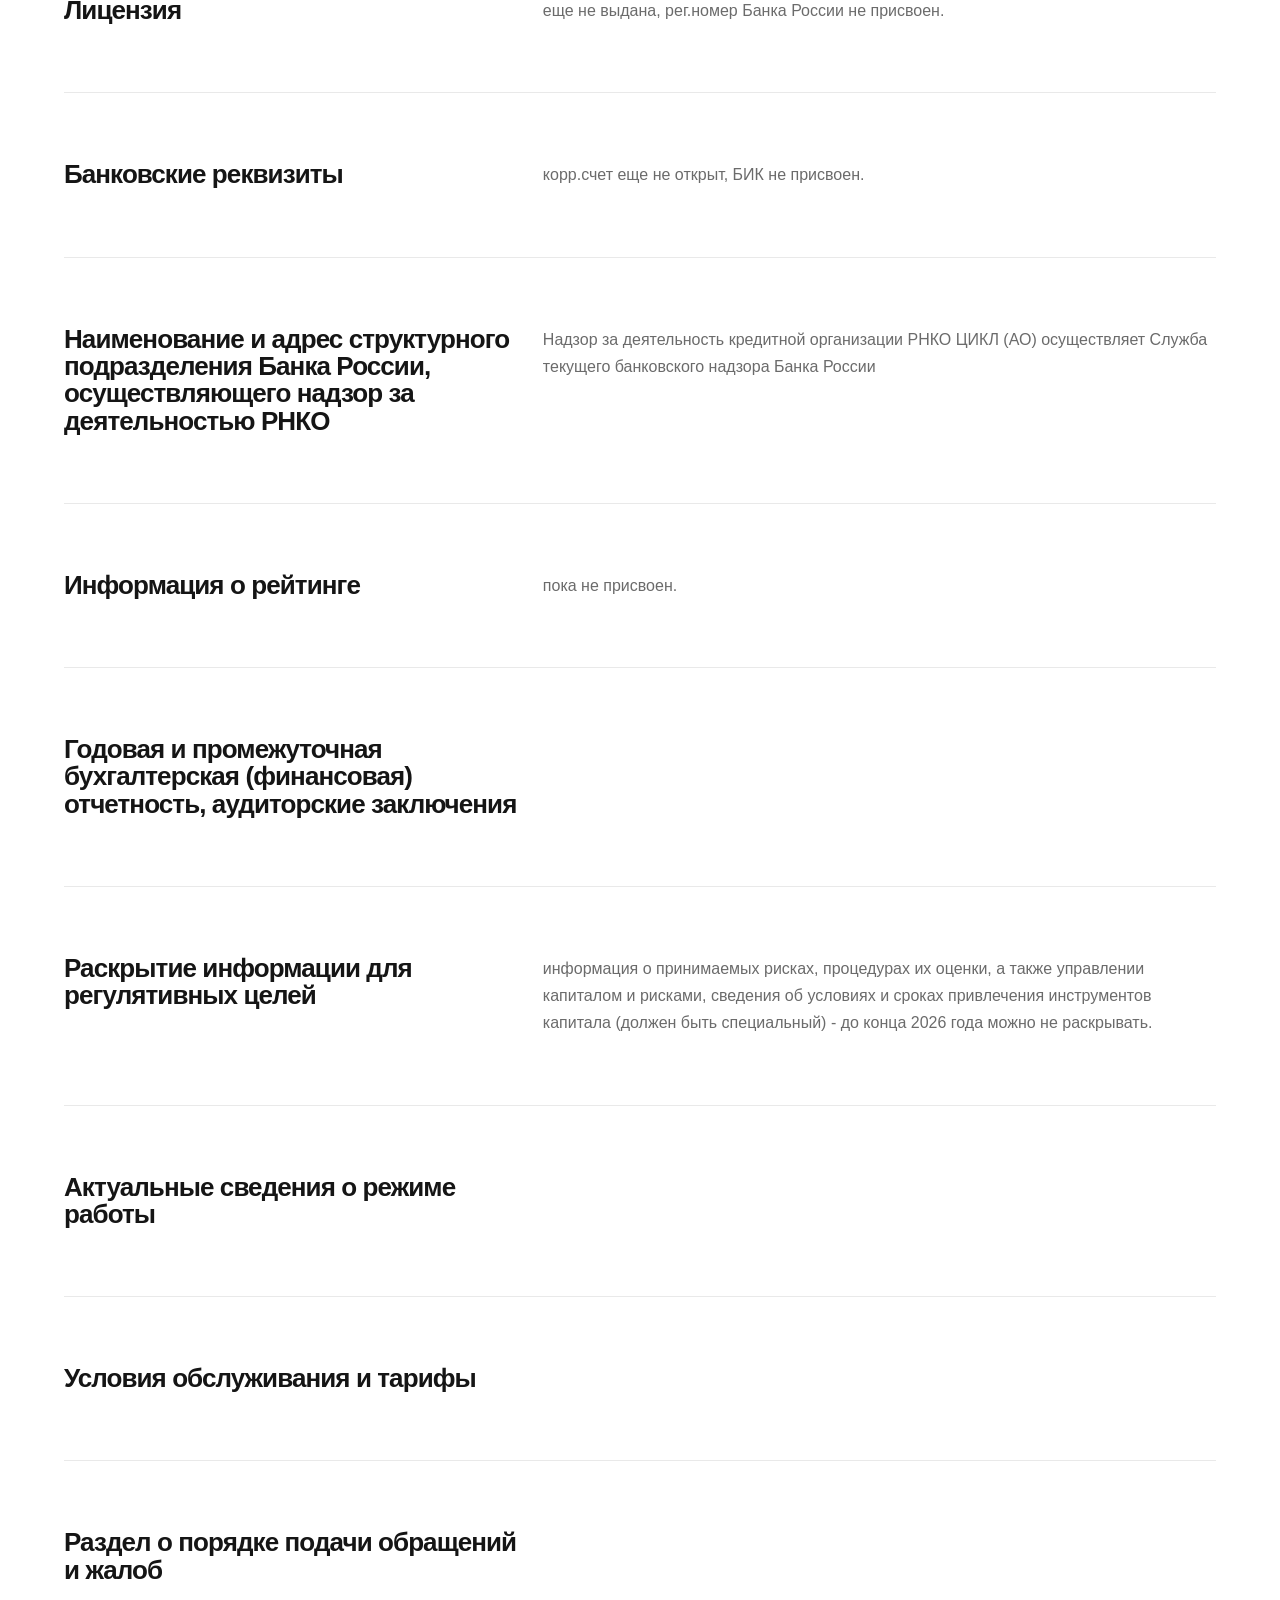
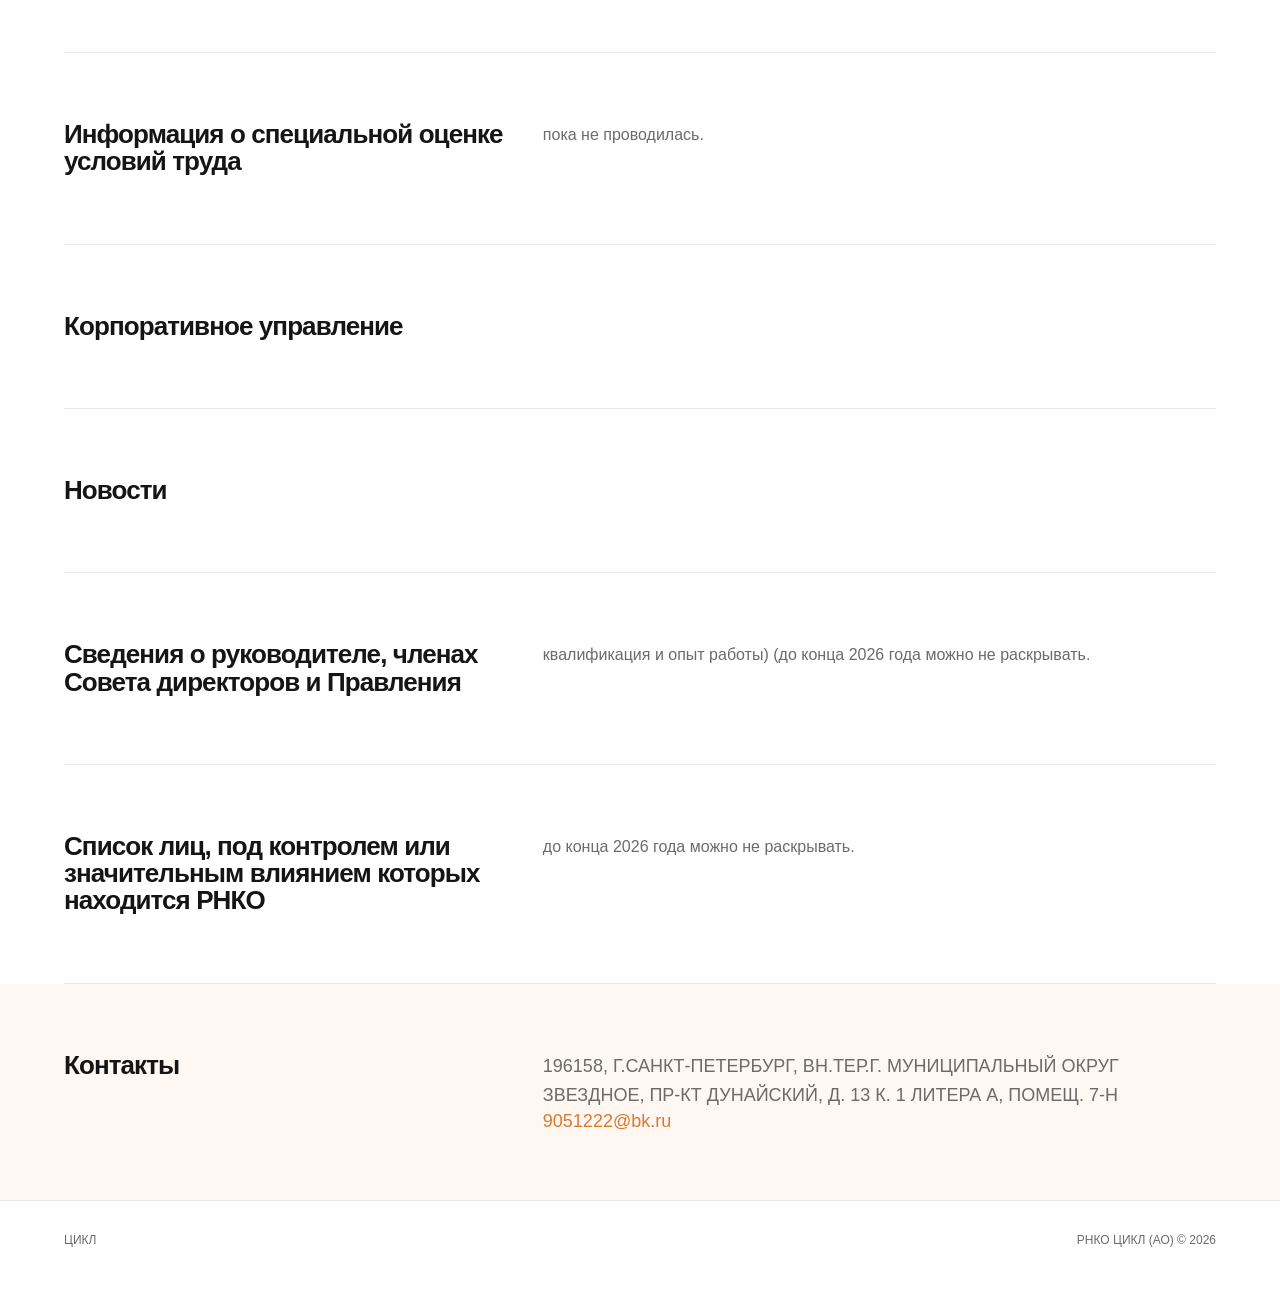
==== commit 1cb15219: "feat: add copyright + current year" ====
--- a/public/index.html
+++ b/public/index.html
@@ -104,7 +104,6 @@
                 </p>
             </section>
             <section class="row">
-                <span class="num">06</span>
                 <h2>Информация о рейтинге</h2>
                 <p>пока не присвоен.</p>
             </section>
@@ -179,6 +178,13 @@
             </section>
         </main>
 
-        <footer><span>ЦИКЛ</span><span>РНКО ЦИКЛ (АО)</span></footer>
+        <footer>
+            <span>ЦИКЛ</span><span>РНКО ЦИКЛ (АО) © <span id="year" /></span>
+        </footer>
+
+        <script>
+            document.getElementById("year").textContent =
+                new Date().getFullYear();
+        </script>
     </body>
 </html>
--- a/public/styles.css
+++ b/public/styles.css
@@ -3,7 +3,7 @@
     --text: #151515;
     --muted: #6b6b6b;
     --line: #e9e9e9;
-    --accent: #f26a21;
+    --accent: #db7931;
     --accent-soft: #fff7f1;
 
     --max-width: 1320px;
@@ -153,6 +153,8 @@
     line-height: 0.92;
     font-weight: 600;
     letter-spacing: -0.055em;
+
+    color: var(--accent);
 }
 
 .hero p {
@@ -221,7 +223,7 @@
 
 .row {
     display: grid;
-    grid-template-columns: 64px minmax(240px, 0.9fr) minmax(320px, 1.3fr);
+    grid-template-columns: minmax(240px, 0.9fr) minmax(320px, 1.3fr);
     gap: clamp(10px, 1vw, 56px);
 
     align-items: start;
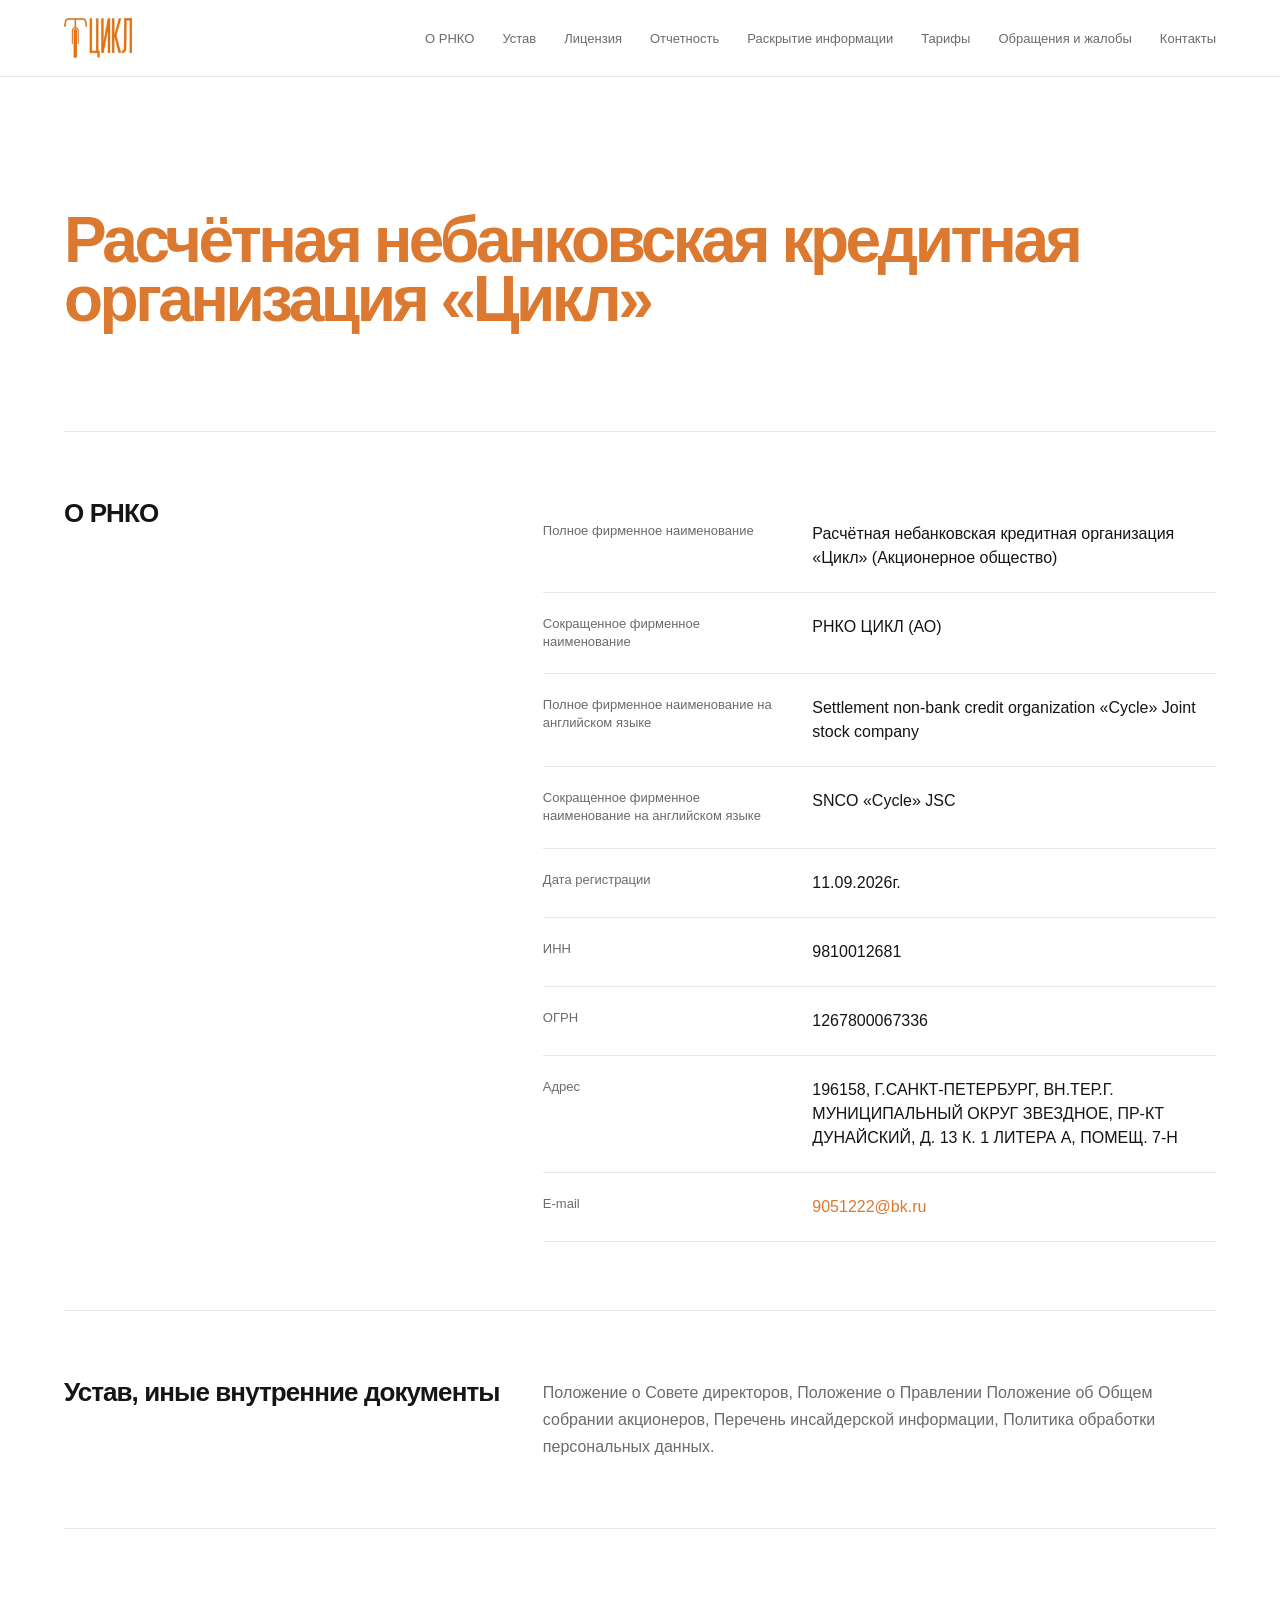
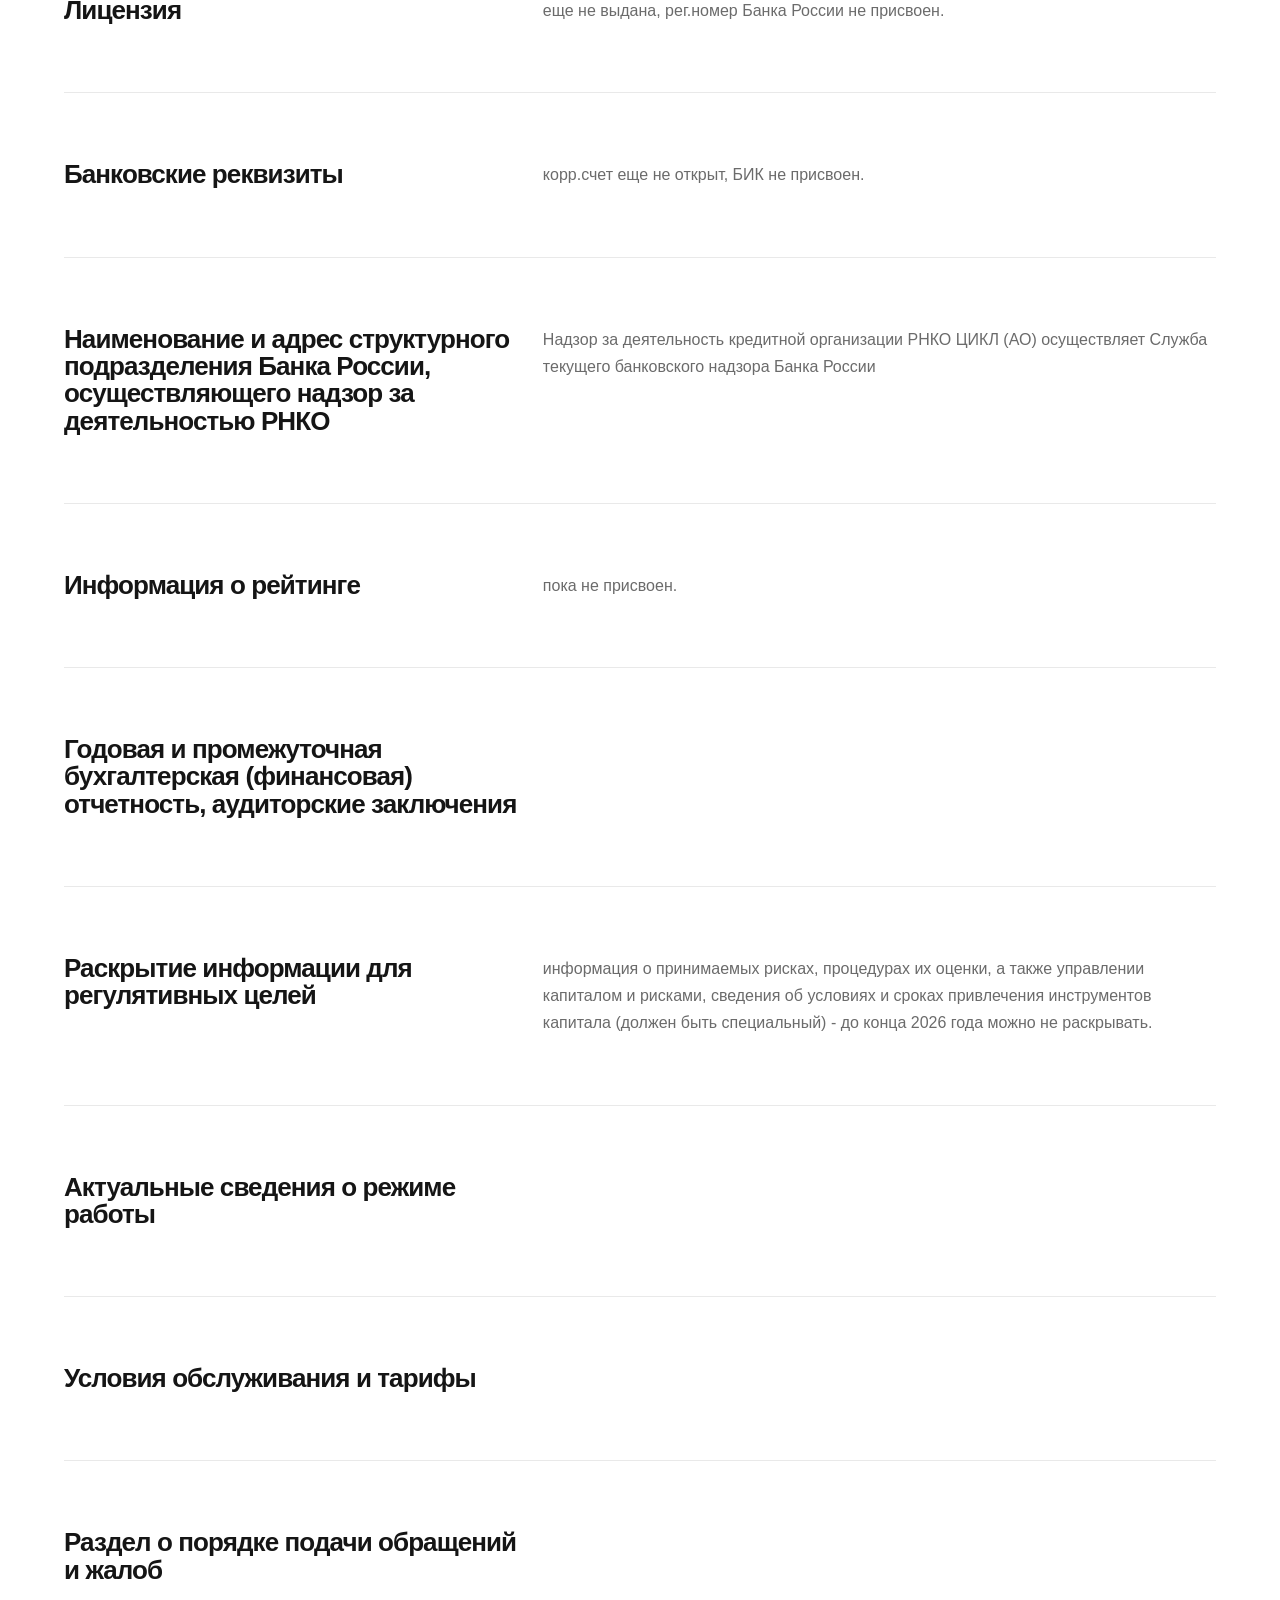
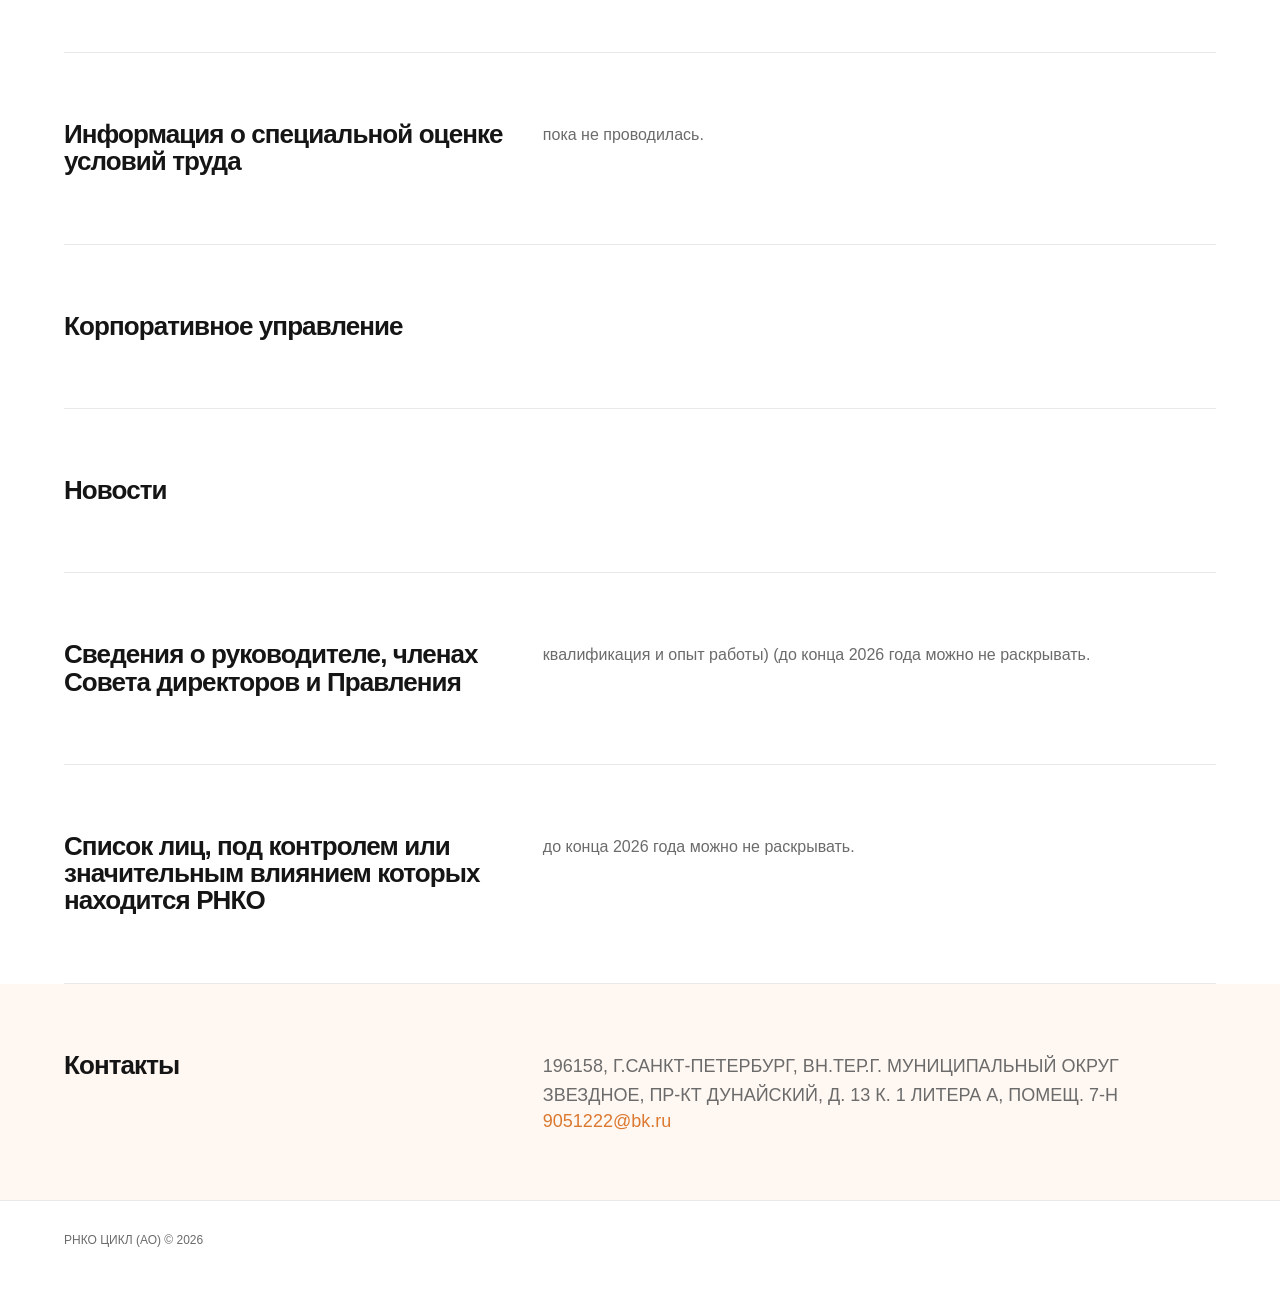
==== commit 6ba7008b: "chore: remove "ЦИКЛ"" ====
--- a/public/index.html
+++ b/public/index.html
@@ -179,7 +179,7 @@
         </main>
 
         <footer>
-            <span>ЦИКЛ</span><span>РНКО ЦИКЛ (АО) © <span id="year" /></span>
+            <span>РНКО ЦИКЛ (АО) © <span id="year" /></span>
         </footer>
 
         <script>
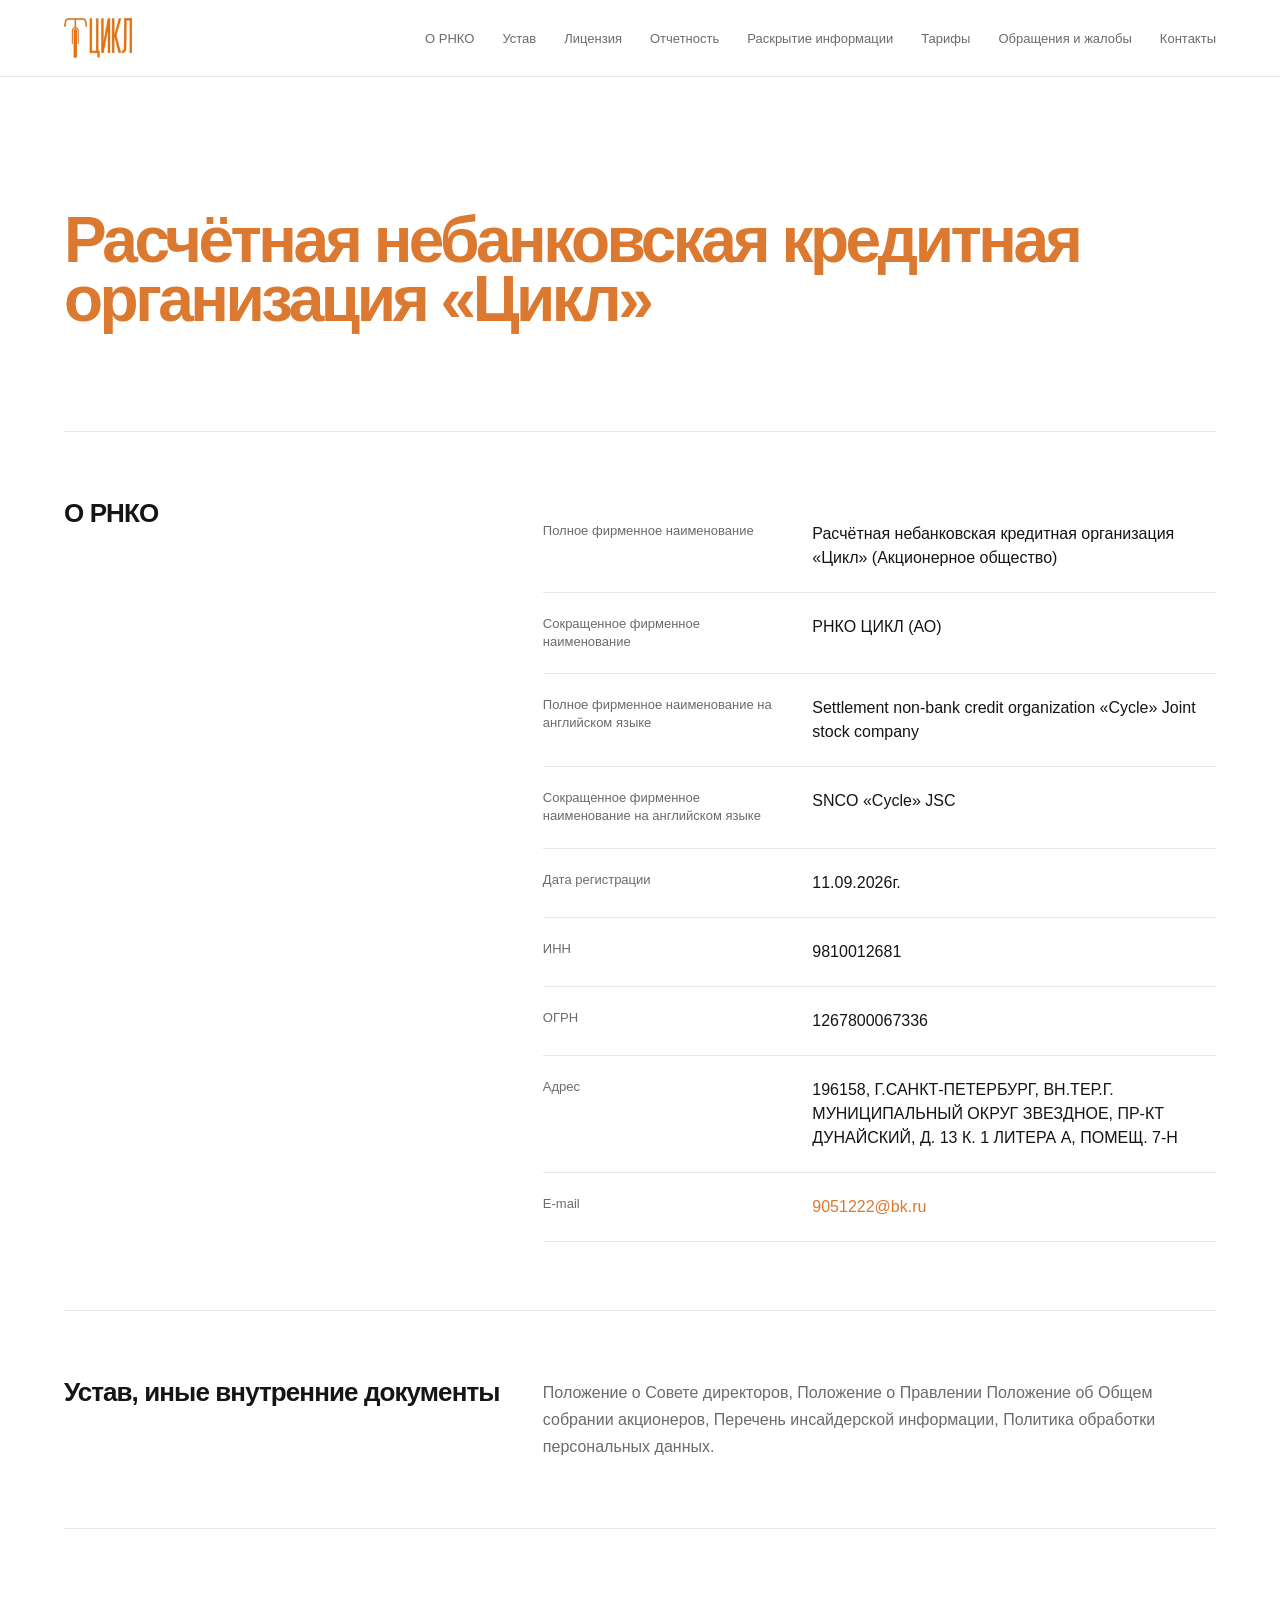
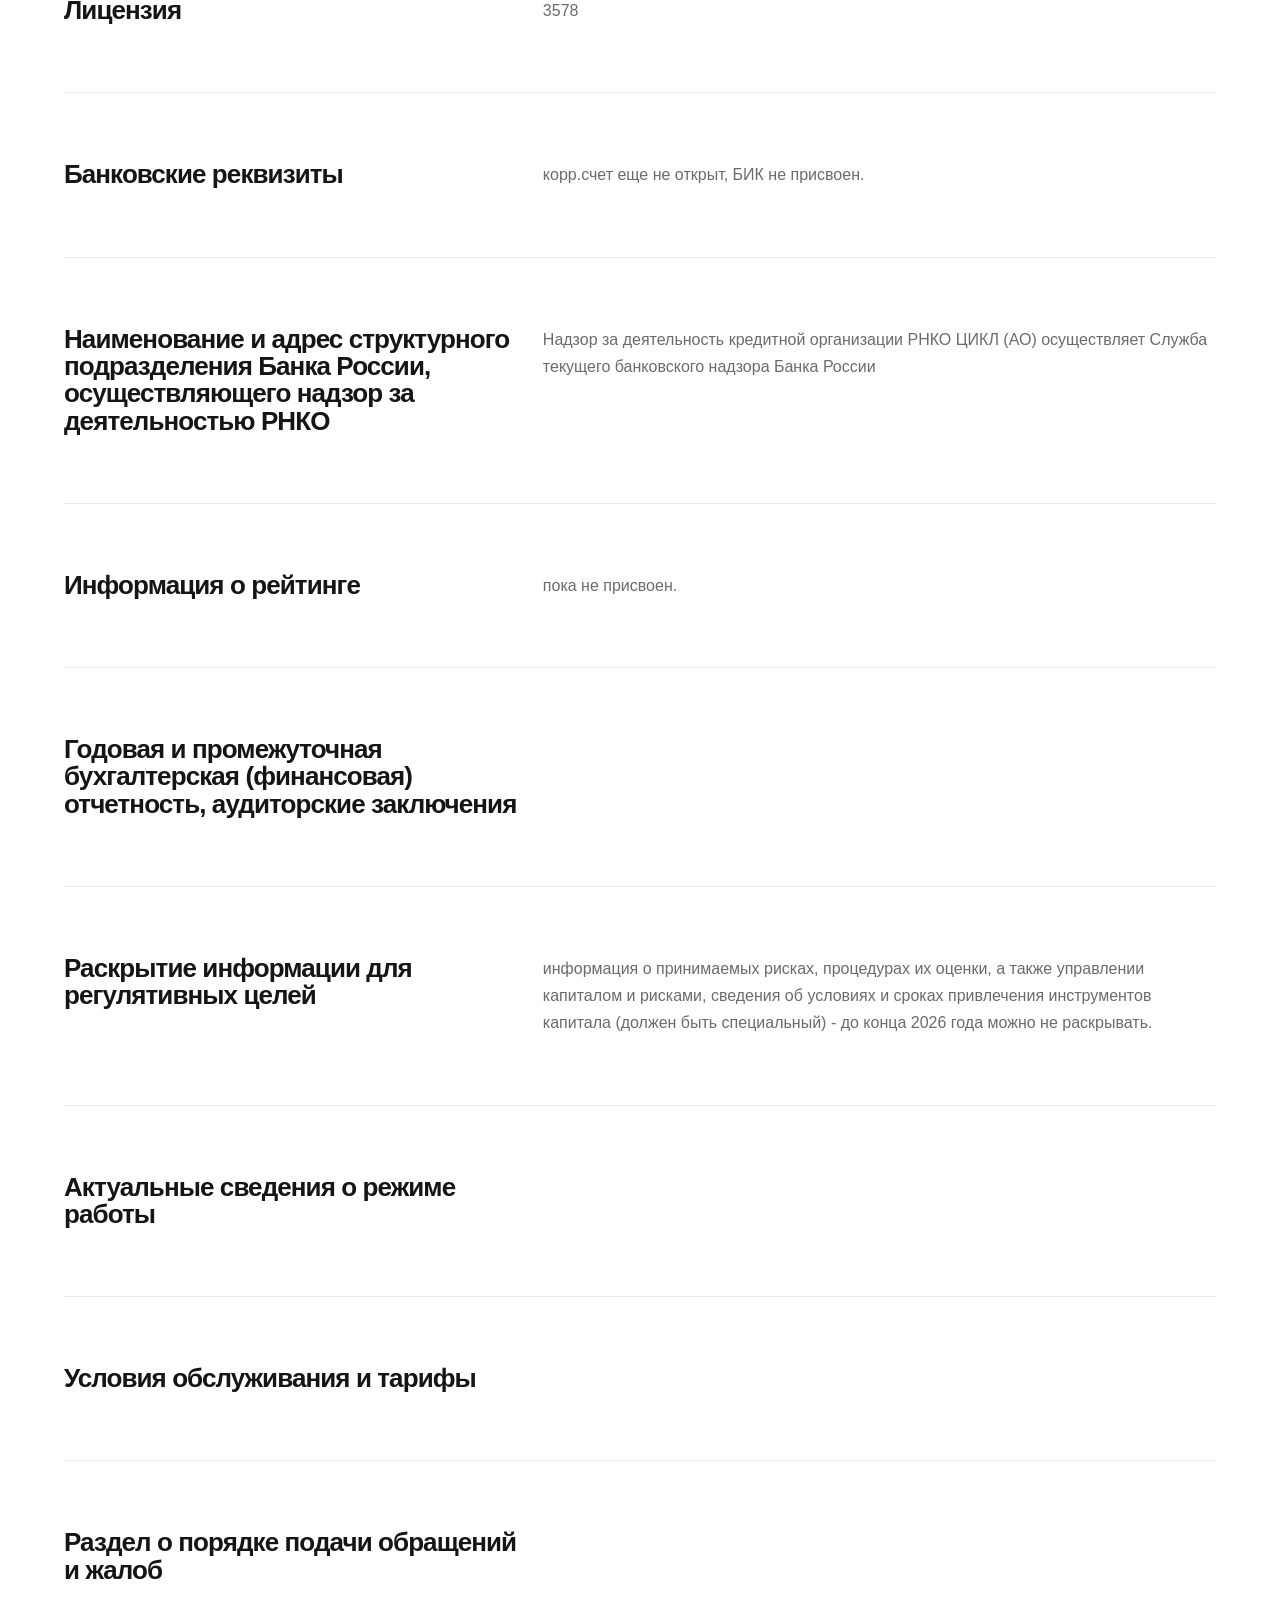
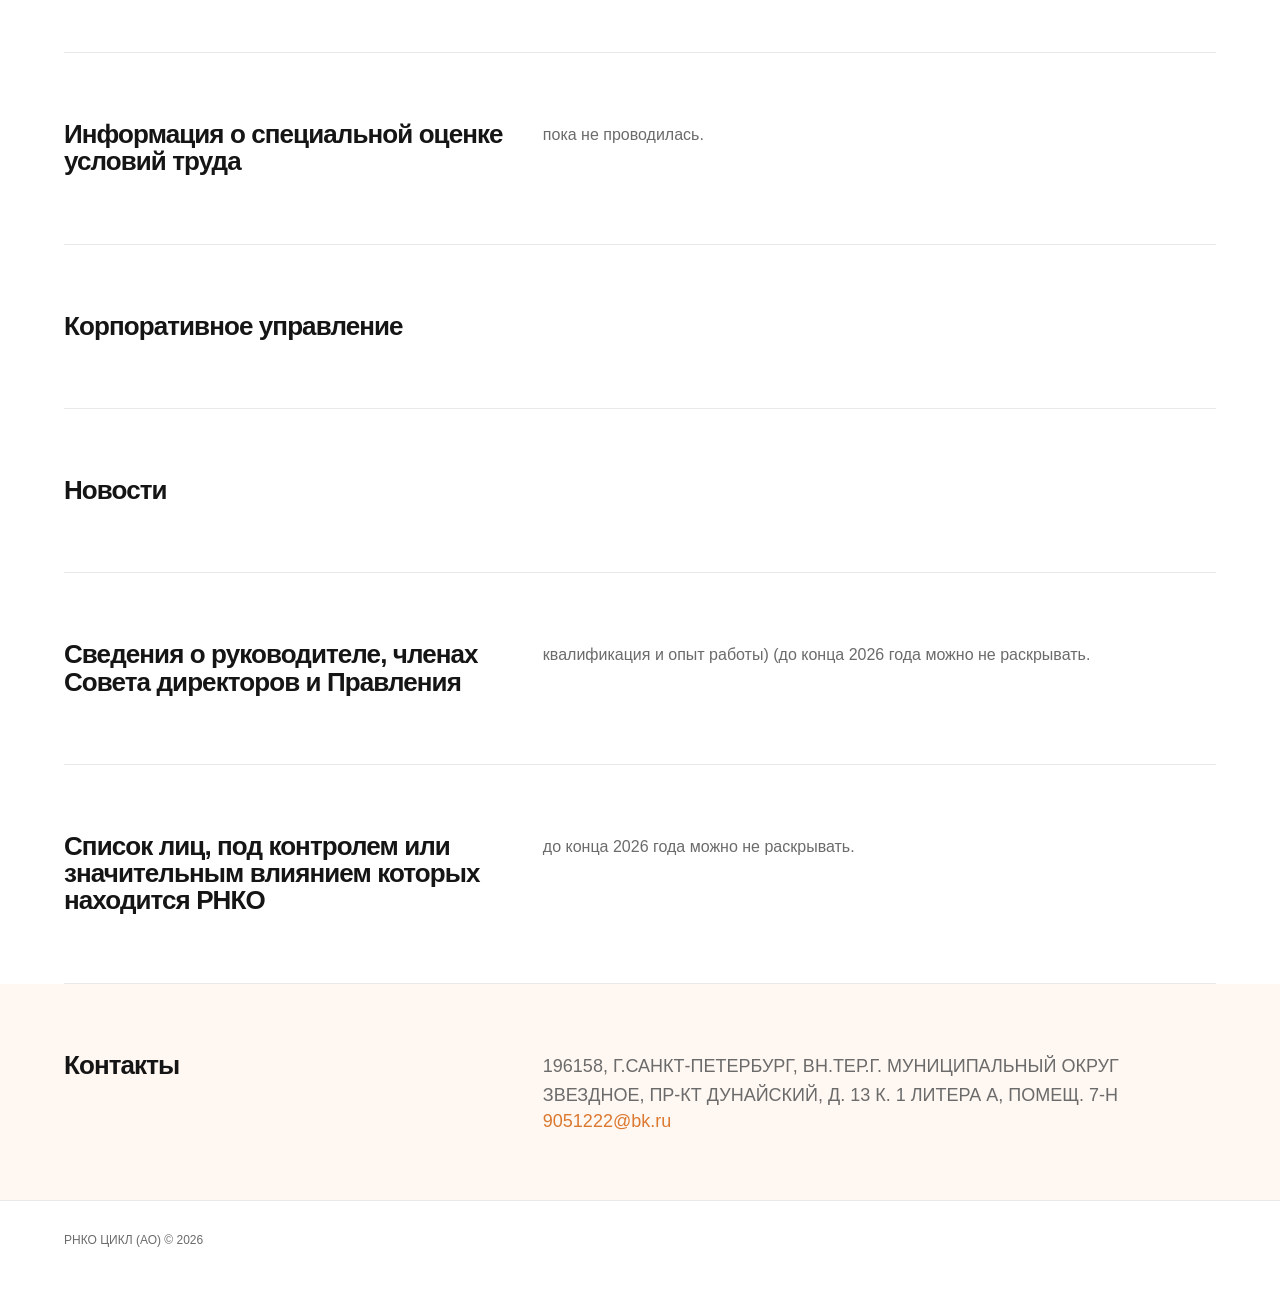
==== commit 33985257: "Update index.html" ====
--- a/public/index.html
+++ b/public/index.html
@@ -86,7 +86,7 @@
             </section>
             <section id="license" class="row">
                 <h2>Лицензия</h2>
-                <p>еще не выдана, рег.номер Банка России не присвоен.</p>
+                <p>3578</p>
             </section>
             <section class="row">
                 <h2>Банковские реквизиты</h2>
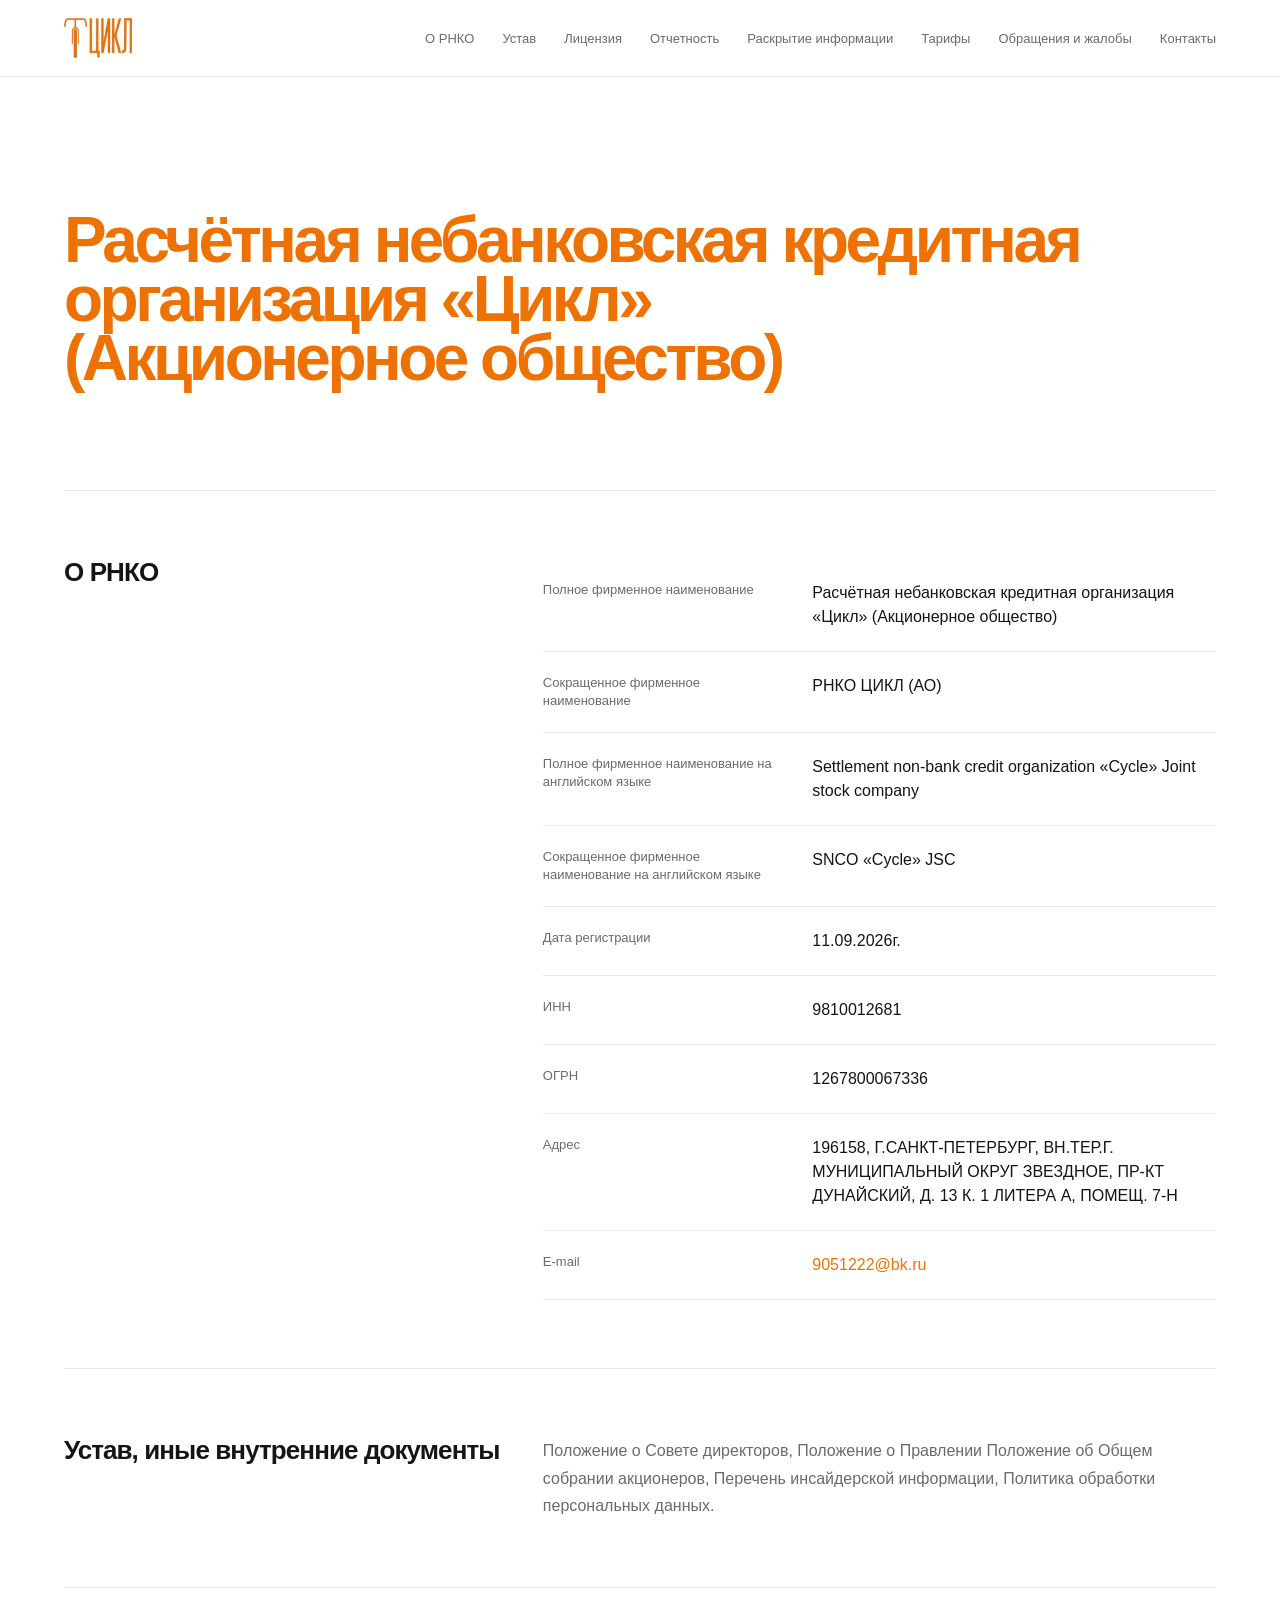
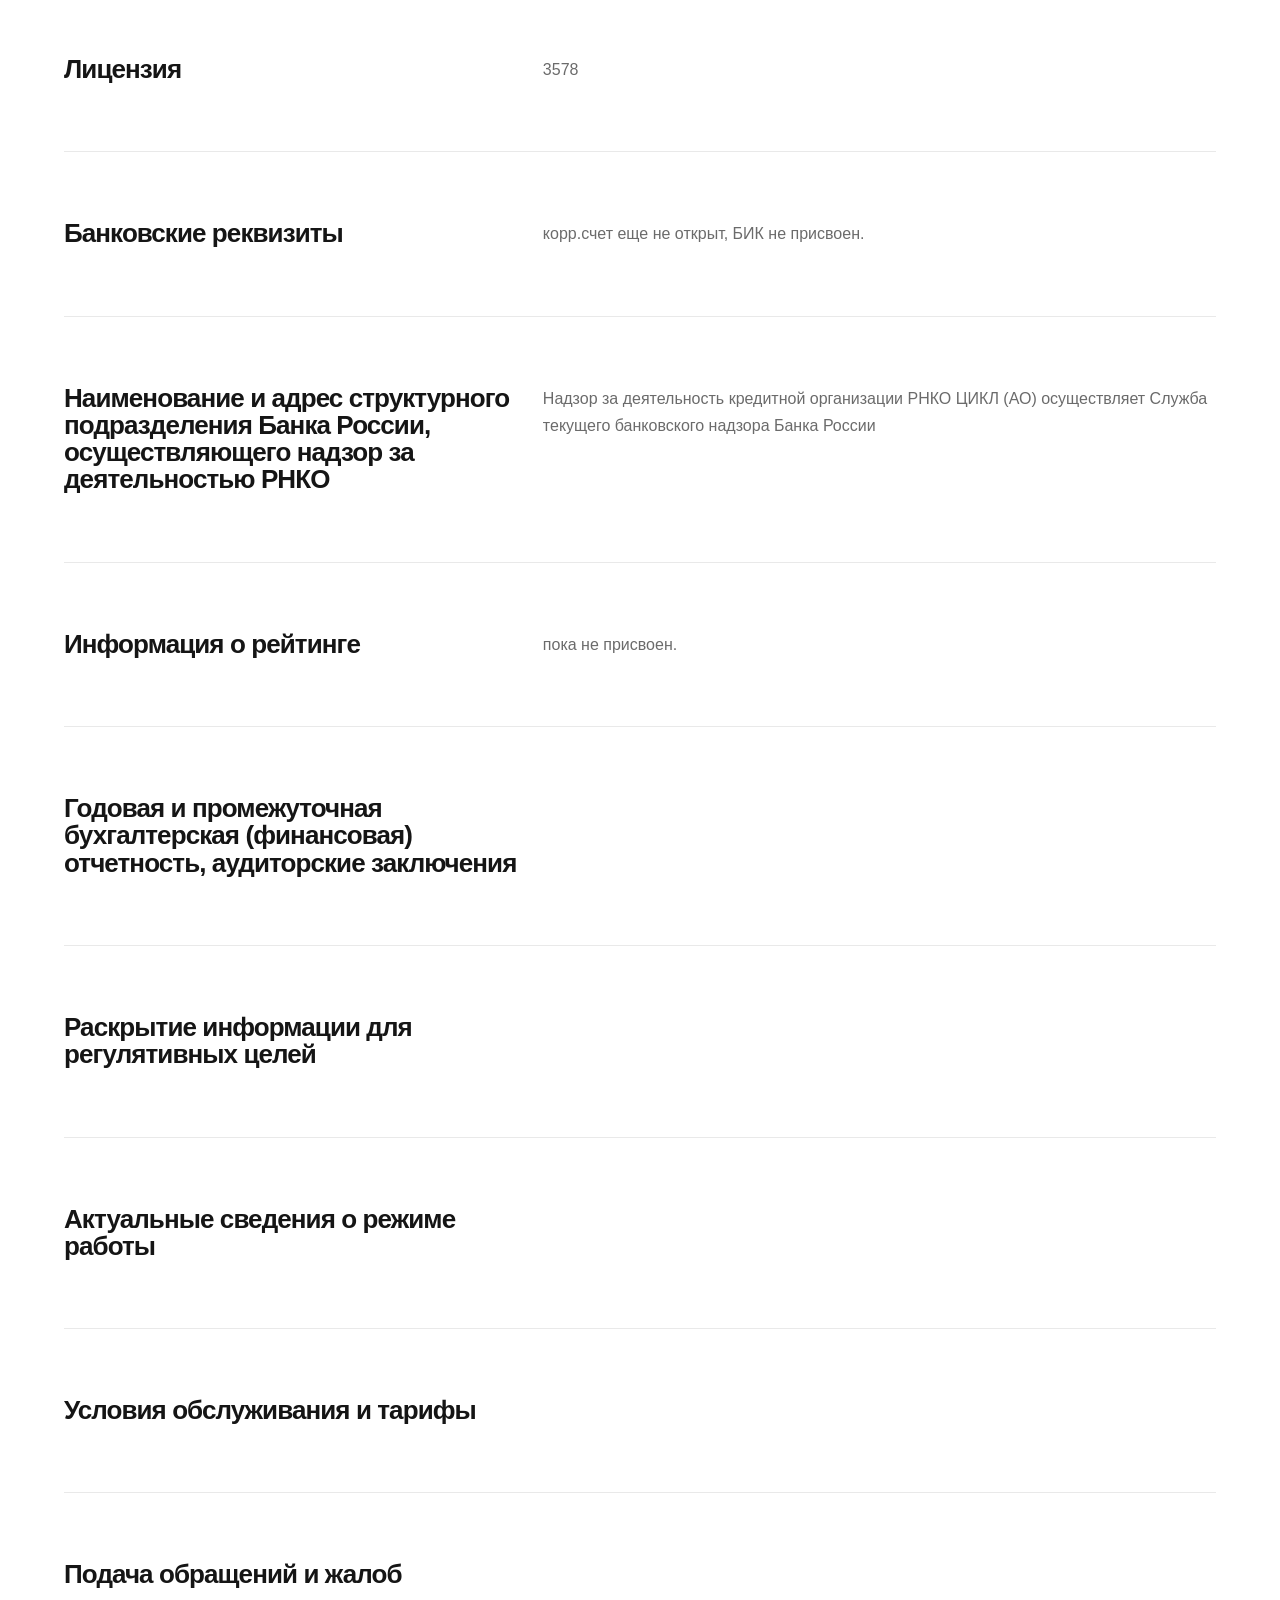
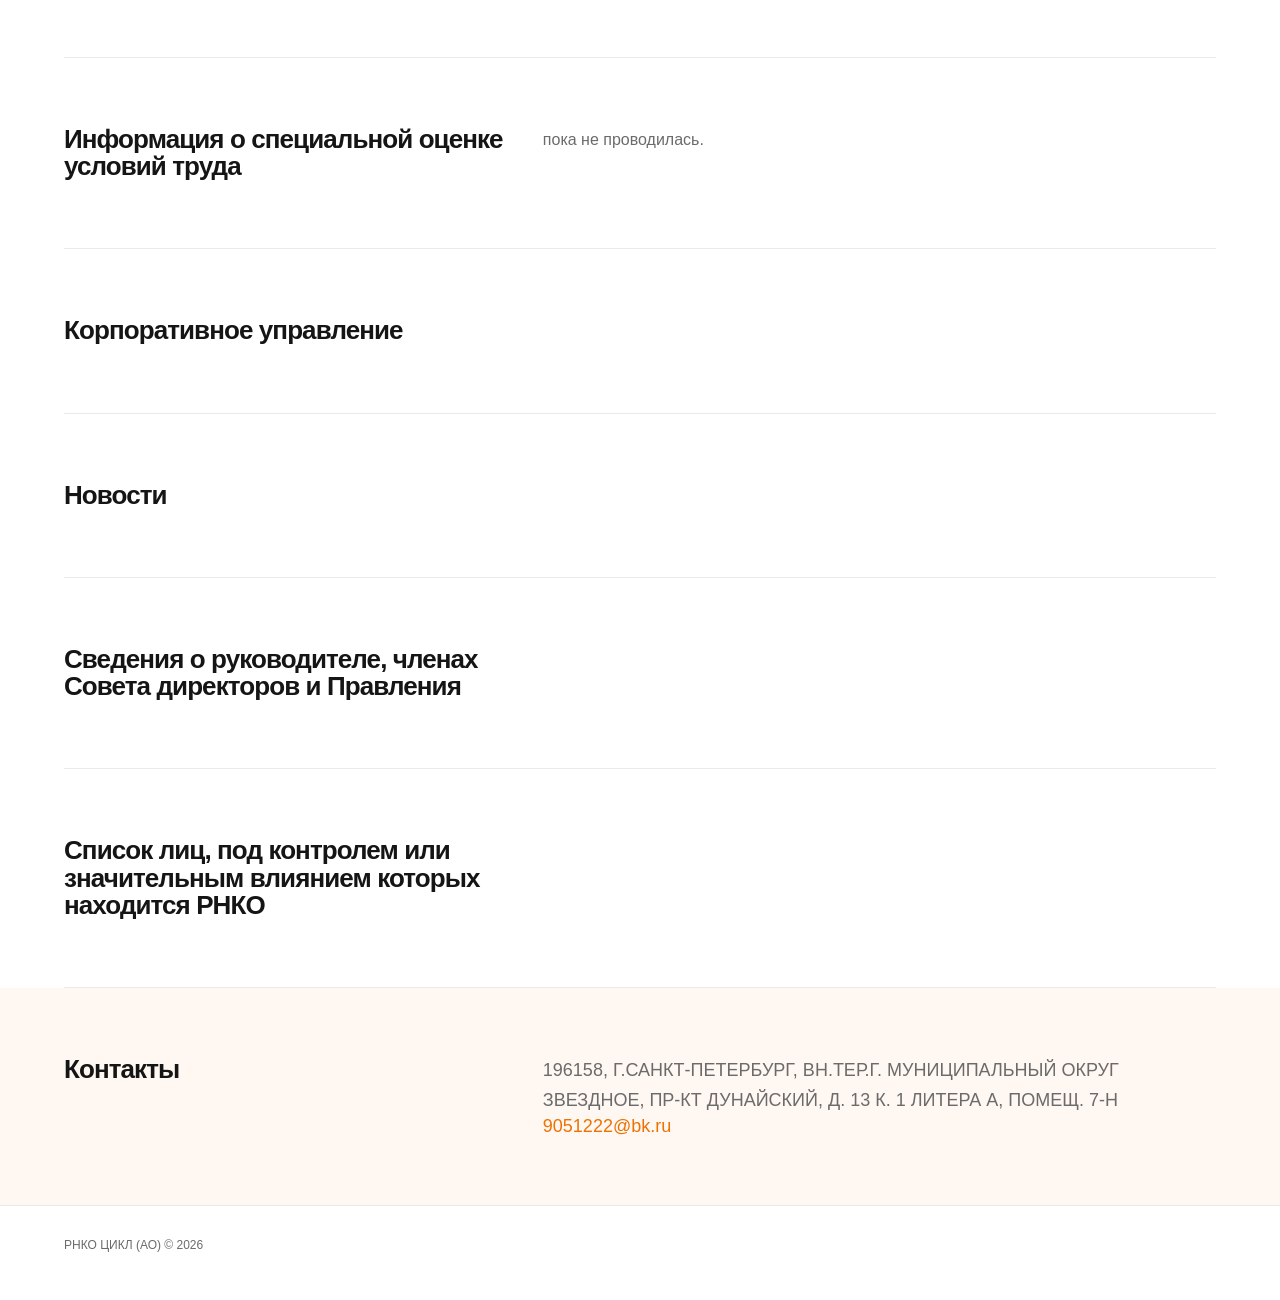
==== commit 5f895989: "feat: add favicon" ====
--- a/public/index.html
+++ b/public/index.html
@@ -5,6 +5,7 @@
         <meta name="viewport" content="width=device-width,initial-scale=1" />
         <title>РНКО ЦИКЛ (АО)</title>
         <link rel="stylesheet" href="styles.css?v=3" />
+        <link rel="icon" href="favicon.ico" sizes="any" />
     </head>
     <body>
         <header>
@@ -23,7 +24,10 @@
 
         <main id="top">
             <section class="hero">
-                <h1>Расчётная небанковская кредитная организация «Цикл»</h1>
+                <h1>
+                    Расчётная небанковская кредитная организация «Цикл»<br />
+                    (Акционерное общество)
+                </h1>
             </section>
 
             <section id="about" class="row">
@@ -116,12 +120,7 @@
             </section>
             <section id="disclosure" class="row">
                 <h2>Раскрытие информации для регулятивных целей</h2>
-                <p>
-                    информация о принимаемых рисках, процедурах их оценки, а
-                    также управлении капиталом и рисками, сведения об условиях и
-                    сроках привлечения инструментов капитала (должен быть
-                    специальный) - до конца 2026 года можно не раскрывать.
-                </p>
+                <p></p>
             </section>
             <section class="row">
                 <h2>Актуальные сведения о режиме работы</h2>
@@ -132,7 +131,7 @@
                 <p></p>
             </section>
             <section id="appeals" class="row">
-                <h2>Раздел о порядке подачи обращений и жалоб</h2>
+                <h2>Подача обращений и жалоб</h2>
                 <p></p>
             </section>
             <section class="row">
@@ -152,17 +151,14 @@
                     Сведения о руководителе, членах Совета директоров и
                     Правления
                 </h2>
-                <p>
-                    квалификация и опыт работы) (до конца 2026 года можно не
-                    раскрывать.
-                </p>
+                <p></p>
             </section>
             <section class="row">
                 <h2>
                     Список лиц, под контролем или значительным влиянием которых
                     находится РНКО
                 </h2>
-                <p>до конца 2026 года можно не раскрывать.</p>
+                <p></p>
             </section>
 
             <section id="contacts" class="contacts row">
--- a/public/styles.css
+++ b/public/styles.css
@@ -3,7 +3,7 @@
     --text: #151515;
     --muted: #6b6b6b;
     --line: #e9e9e9;
-    --accent: #db7931;
+    --accent: rgb(238, 114, 3);
     --accent-soft: #fff7f1;
 
     --max-width: 1320px;
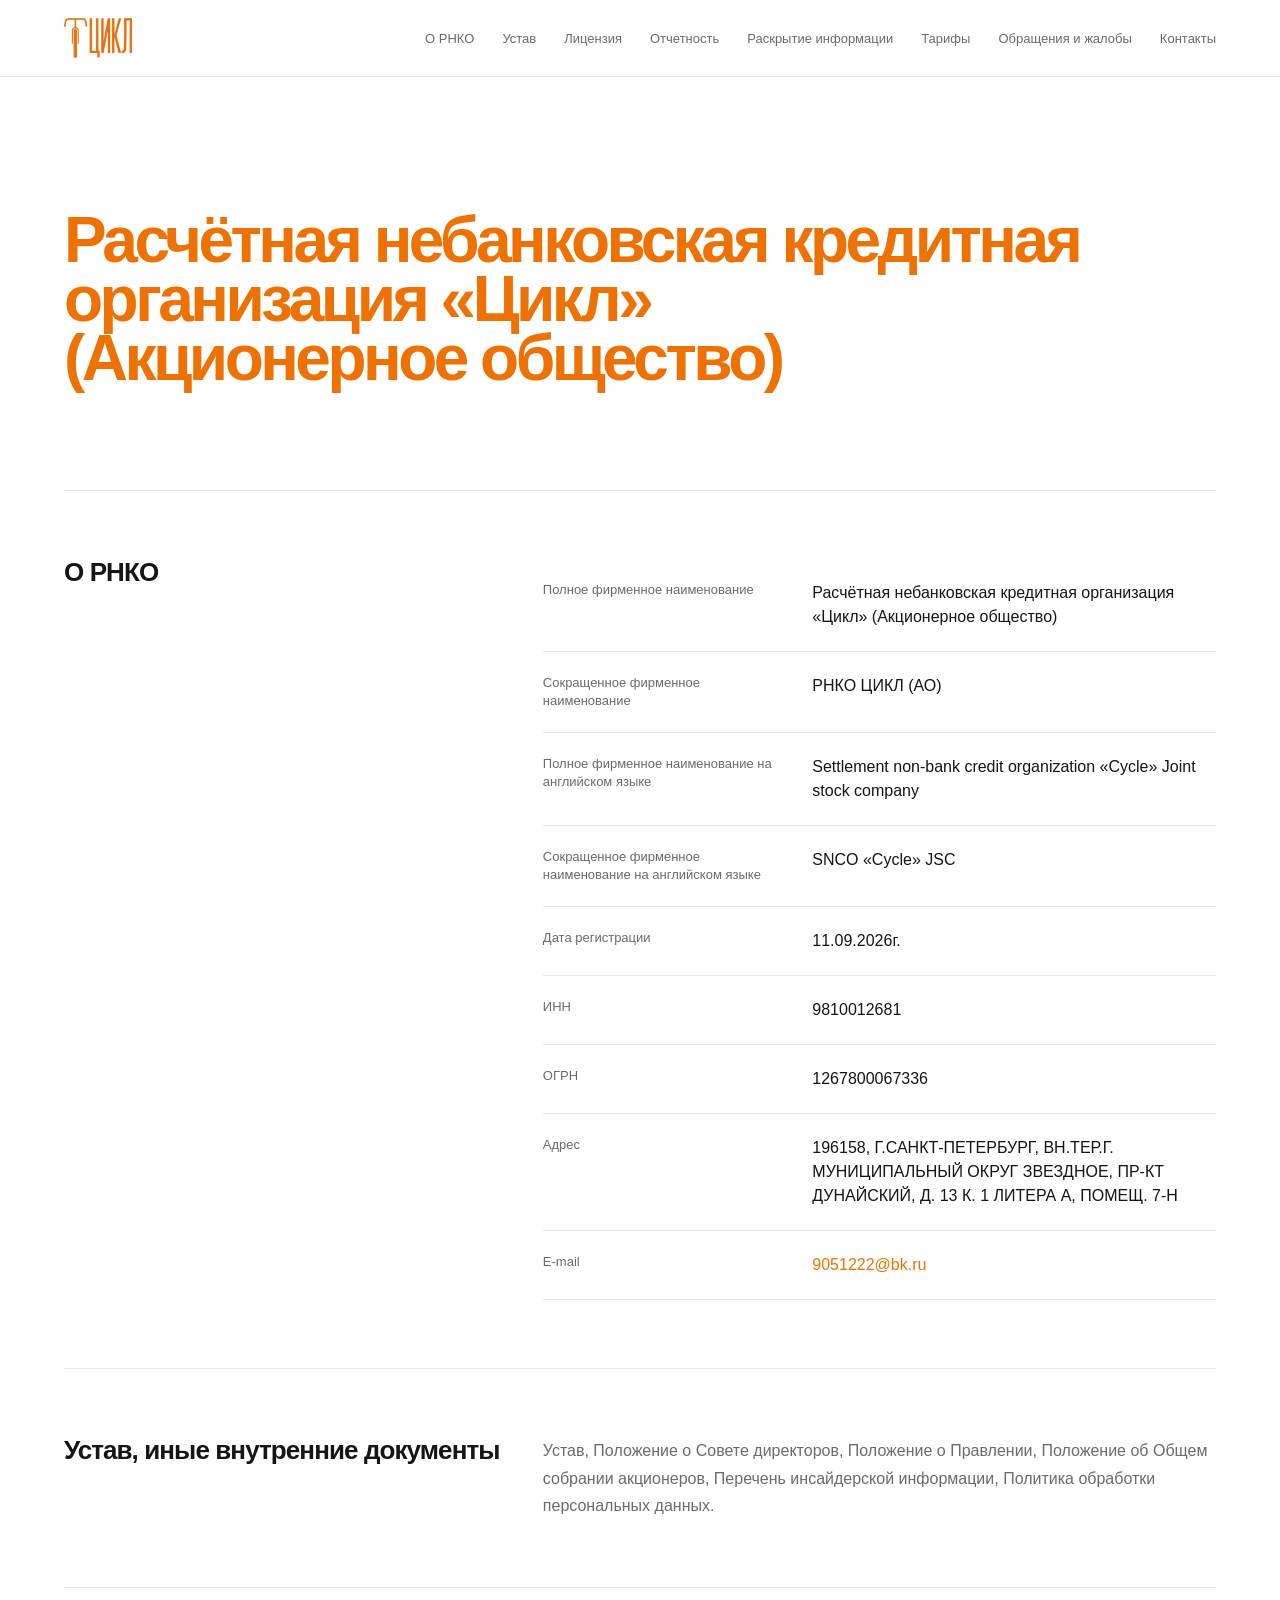
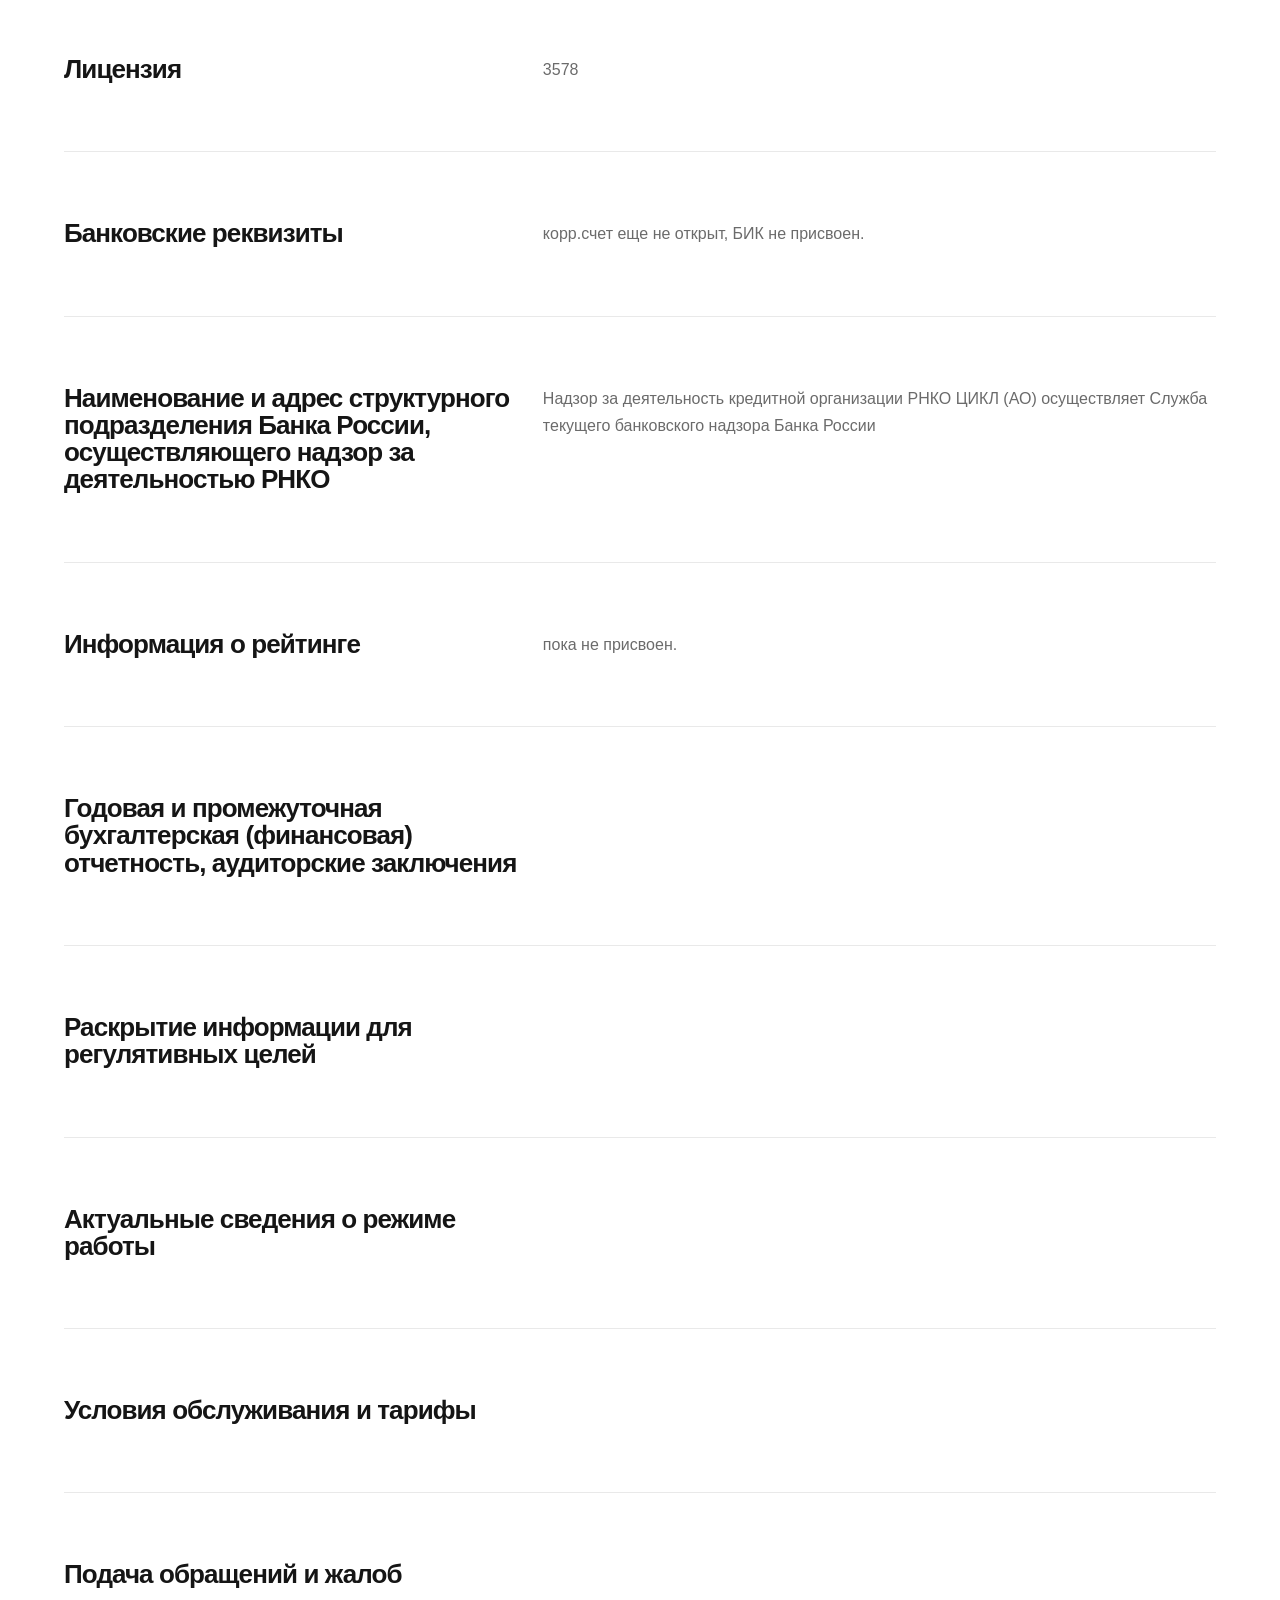
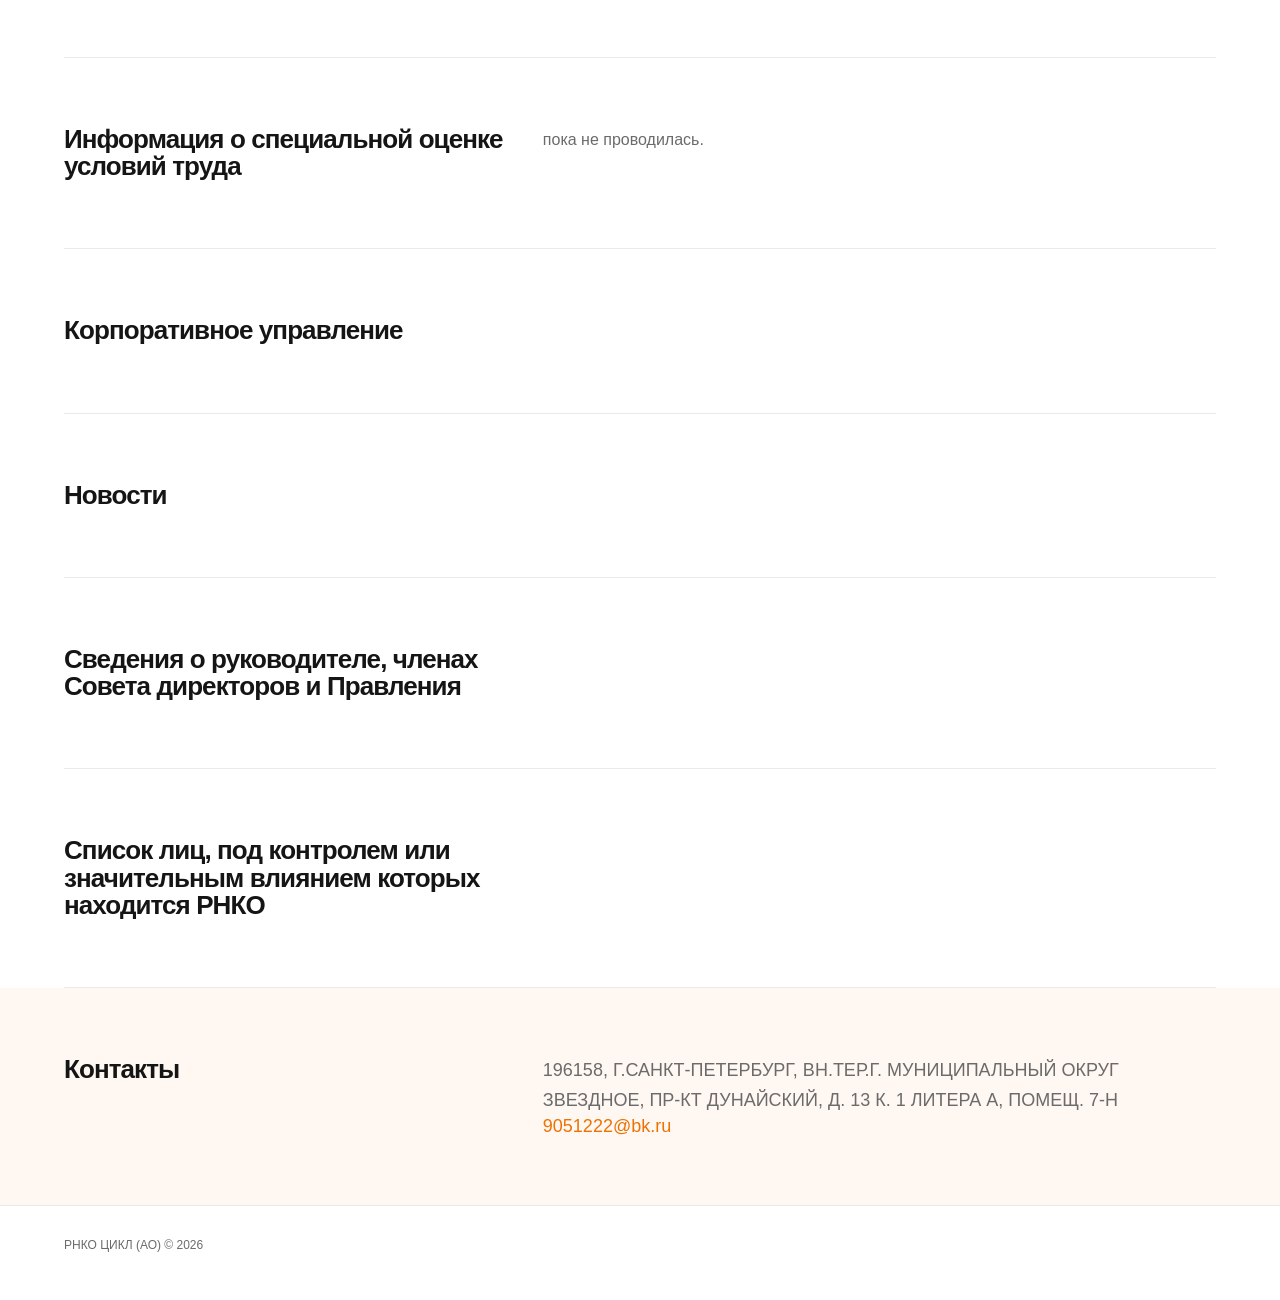
==== commit 2fa0cad7: "chore: update section" ====
--- a/public/index.html
+++ b/public/index.html
@@ -82,7 +82,7 @@
             <section id="docs" class="row">
                 <h2>Устав, иные внутренние документы</h2>
                 <p>
-                    Положение о Совете директоров, Положение о Правлении
+                    Устав, Положение о Совете директоров, Положение о Правлении,
                     Положение об Общем собрании акционеров, Перечень
                     инсайдерской информации, Политика обработки персональных
                     данных.
